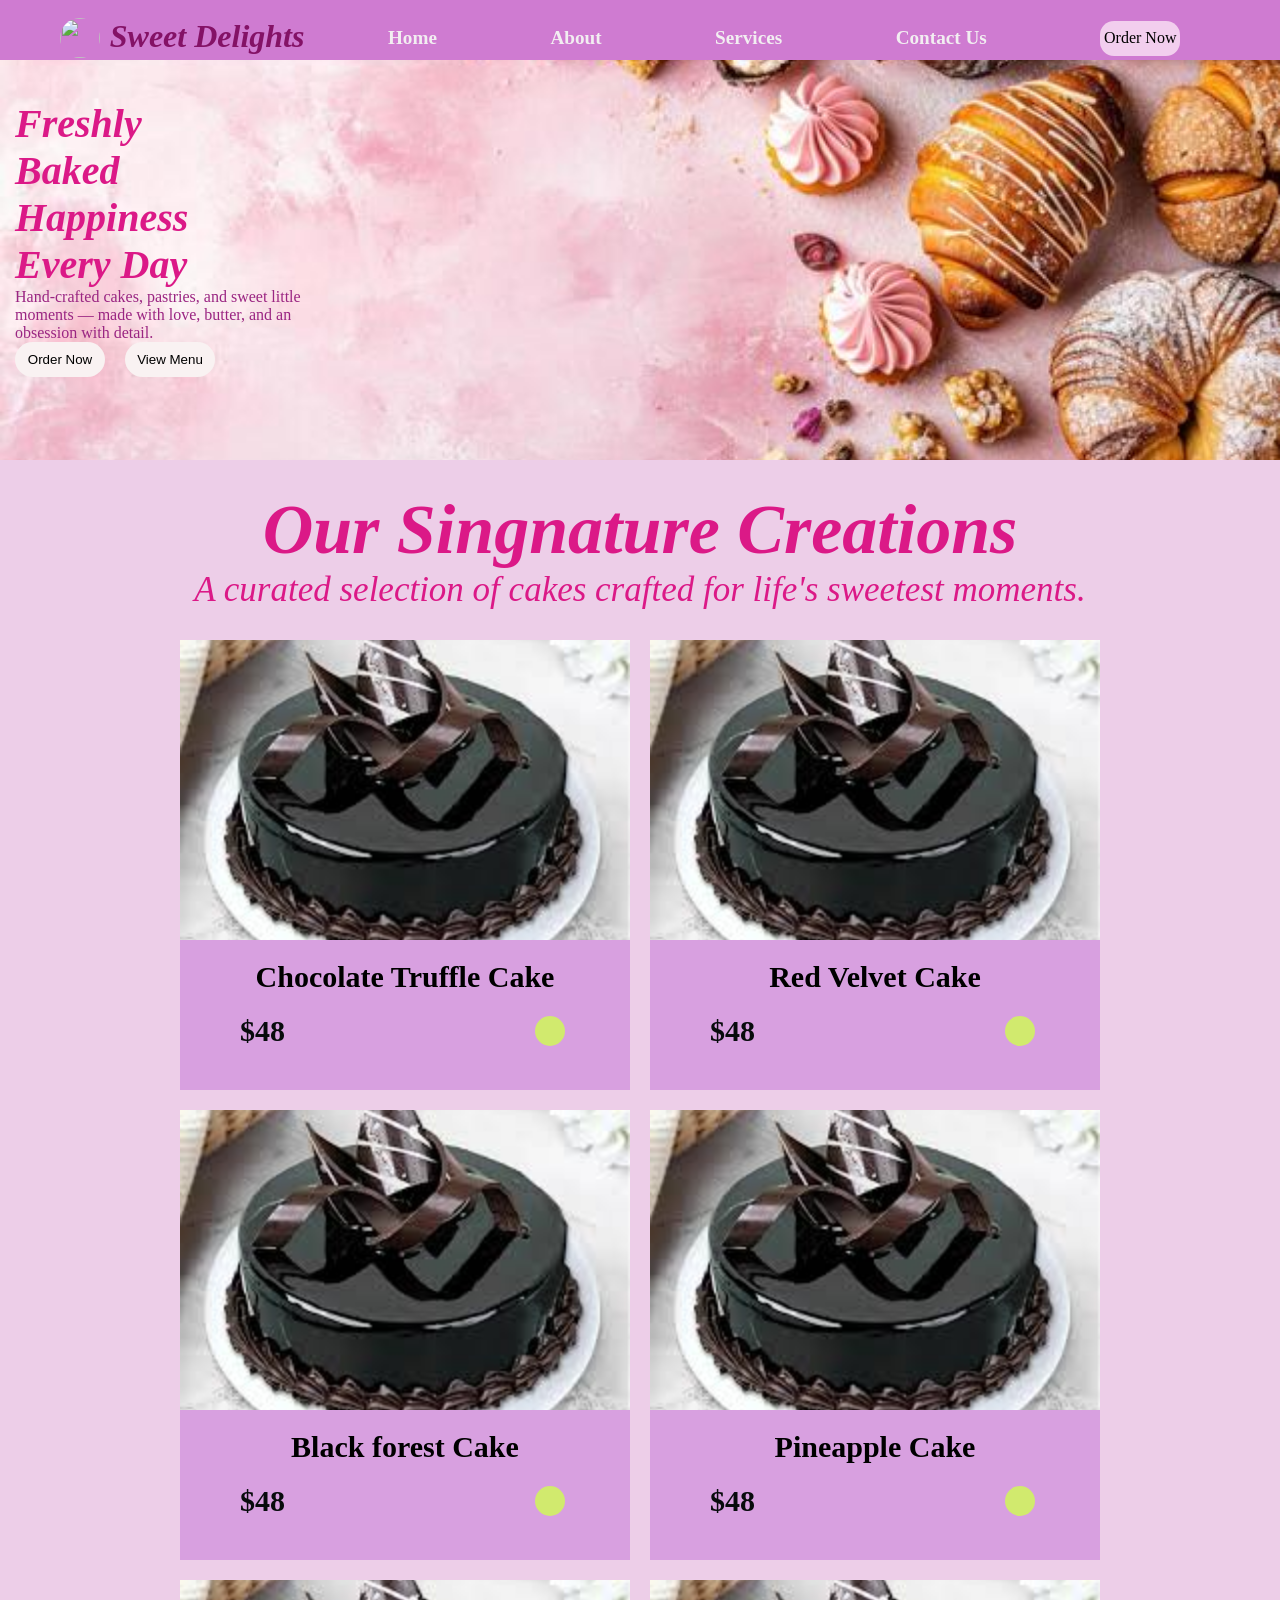
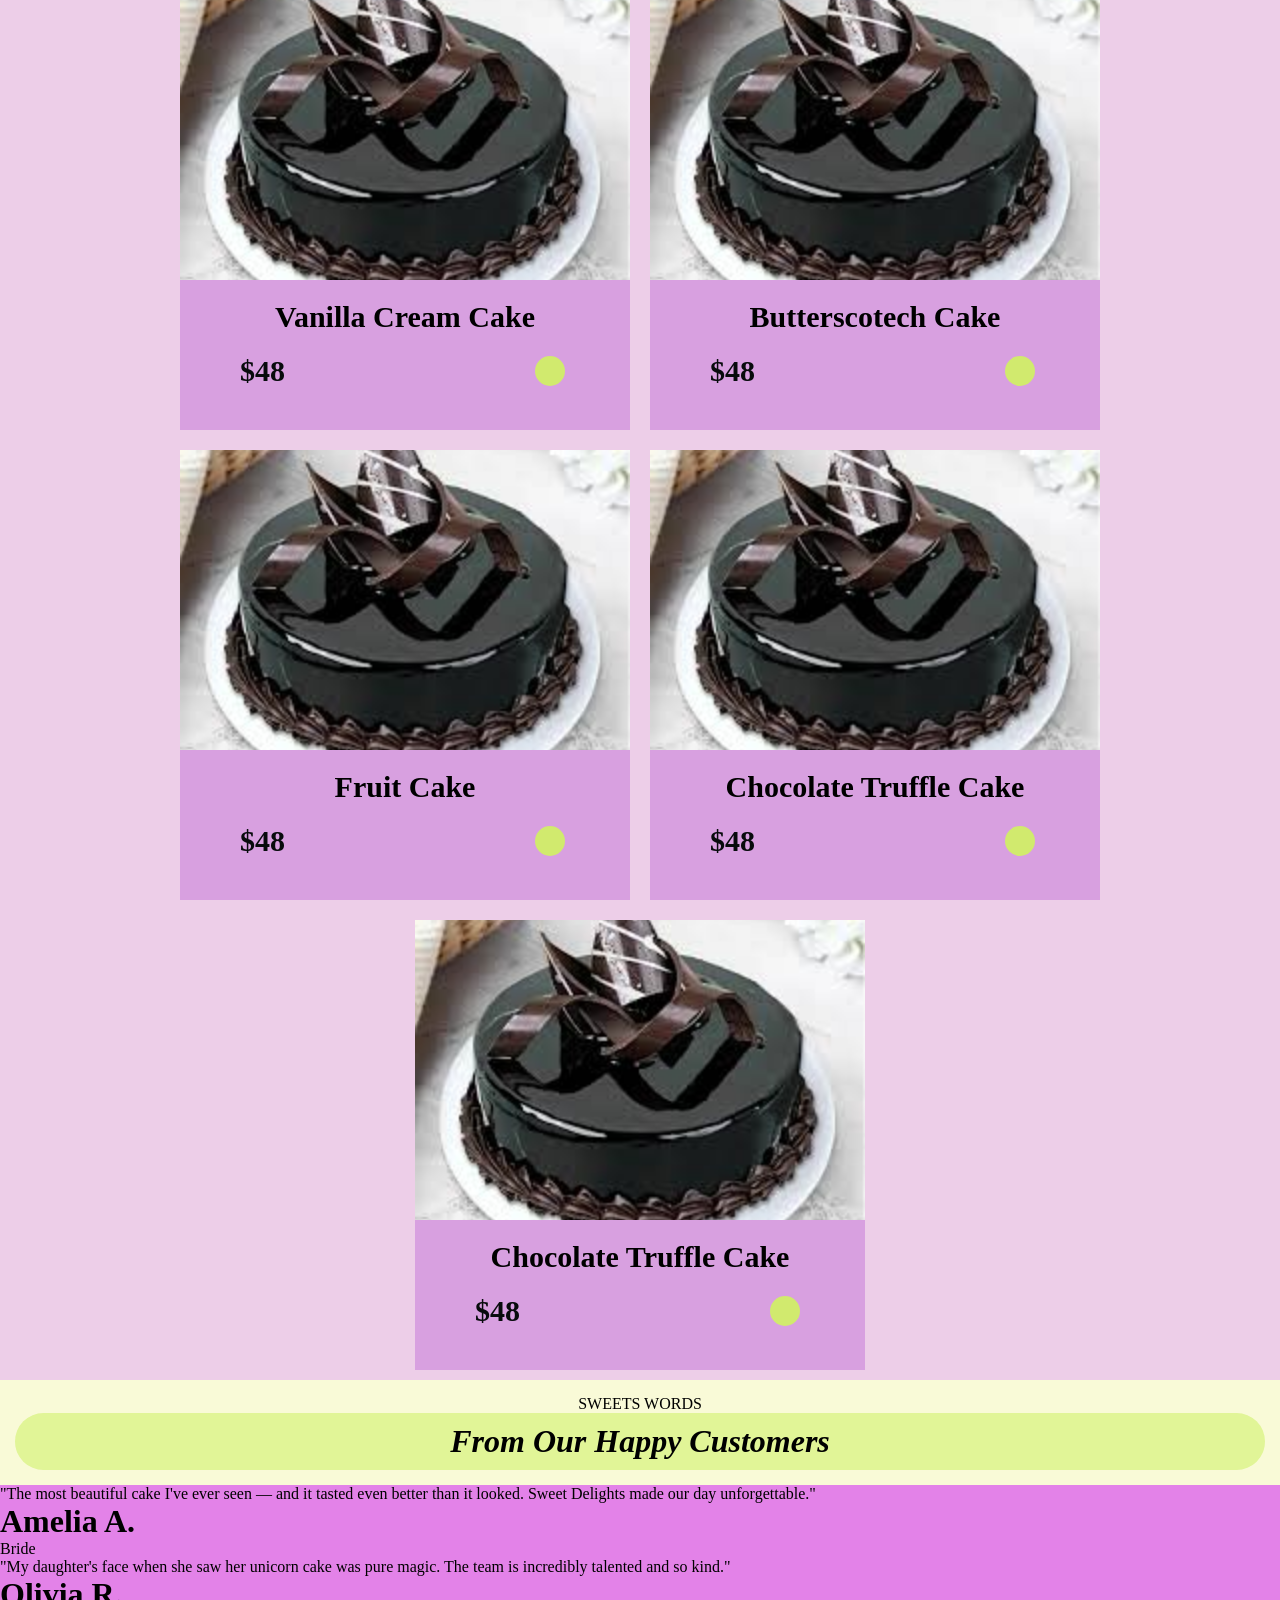
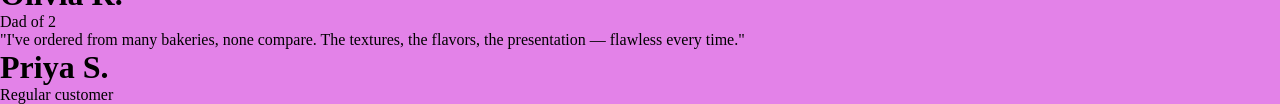
==== index.html @ f955e86c "Anil commit" ====
<!DOCTYPE html>
<html lang="en">
<head>
    <meta charset="UTF-8">
    <meta name="viewport" content="width=device-width, initial-scale=1.0">
   <link rel="stylesheet" href="index.css">
    <title>Document</title>
    
</head>
<script src="index.js"></script>
<body>
    <div class="Header"> 
        <ul>
          <div class="hed1">
            <img src="https://encrypted-tbn0.gstatic.com/images?q=tbn:ANd9GcQitEC4mb-sJJhyLIL4yZwTokIa_Xwn3ifUVozVtwXFQg&s=10">
            <h1 class="shopName">Sweet Delights</h1>
          </div>
          <li><a href="#home">Home</a></li> 
          <li><a href="about.html">About</a></li> 
          <li><a href="#services">Services</a></li>
          <li><a href="#contact">Contact Us</a></li>
          <div class="orderBtn">Order Now</div>
        </ul>
    </div>
    <div class="body" >
        <div class="body_content">
        <div class="body_text">
            <h1>Freshly Baked Happiness Every Day</h1>
            <p>Hand-crafted cakes, pastries, and sweet little moments — made with love, butter, and an obsession with detail.</p>
        </div>
        <div class="body_btn">
            <button>Order Now</button>
           <button>View Menu</button>
        </div>
        </div>
    </div>
    <div class="container">
        <div class="container_title">
        <div >
            <h1>Our Singnature Creations</h1>
            <p>A curated selection of cakes crafted for life's sweetest moments.</p>
        </div>
        </div>
        <div class="cake">
        <div class="box" >
        <div >
            <div class="box_content">
                <div class="box_image"></div>
                <h3 class="box_text">Chocolate Truffle Cake</h3>
                <div class="box_price">
                    <p>$48</p>
                    <div class="box_icon">
                    </div>
                </div>
            </div>
        </div>
        </div>
         <div class="box" >
        <div >
            <div class="box_content">
                <div class="box_image"></div>
                <h3 class="box_text">Red Velvet Cake</h3>
                <div class="box_price">
                    <p>$48</p>
                    <div class="box_icon">
                    </div>
                </div>
            </div>
        </div>
        </div>
         <div class="box" >
        <div >
            <div class="box_content">
                <div class="box_image"></div>
                <h3 class="box_text">Black forest Cake</h3>
                <div class="box_price">
                    <p>$48</p>
                    <div class="box_icon">
                    </div>
                </div>
            </div>
        </div>
        </div>
         <div class="box" >
        <div >
            <div class="box_content">
                <div class="box_image"></div>
                <h3 class="box_text">Pineapple Cake</h3>
                <div class="box_price">
                    <p>$48</p>
                    <div class="box_icon">
                    </div>
                </div>
            </div>
        </div>
        </div>
         <div class="box" >
        <div >
            <div class="box_content">
                <div class="box_image"></div>
                <h3 class="box_text">Vanilla Cream Cake</h3>
                <div class="box_price">
                    <p>$48</p>
                    <div class="box_icon">
                    </div>
                </div>
            </div>
        </div>
        </div>
         <div class="box" >
        <div >
            <div class="box_content">
                <div class="box_image"></div>
                <h3 class="box_text">Butterscotech Cake</h3>
                <div class="box_price">
                    <p>$48</p>
                    <div class="box_icon">
                    </div>
                </div>
            </div>
        </div>
        </div>
         <div class="box" >
        <div >
            <div class="box_content">
                <div class="box_image"></div>
                <h3 class="box_text">Fruit Cake</h3>
                <div class="box_price">
                    <p>$48</p>
                    <div class="box_icon">
                    </div>
                </div>
            </div>
        </div>
        </div>
         <div class="box" >
        <div >
            <div class="box_content">
                <div class="box_image"></div>
                <h3 class="box_text">Chocolate Truffle Cake</h3>
                <div class="box_price">
                    <p>$48</p>
                    <div class="box_icon">
                    </div>
                </div>
            </div>
        </div>
        </div>
            <div class="box" >
        <div >
            <div class="box_content">
                <div class="box_image"></div>
                <h3 class="box_text">Chocolate Truffle Cake</h3>
                <div class="box_price">
                    <p>$48</p>
                    <div class="box_icon">
                    </div>
                </div>
            </div>
        </div>
        </div>
        </div>
    </div>

<div class="views">
    <div class="view1">
        <p>SWEETS WORDS</p>
        <h1>From Our Happy Customers </h1>
    </div>
    <div class="view2">
        <div>
            <p>"The most beautiful cake I've ever seen — and it tasted even better than it looked. Sweet Delights made our day unforgettable."</p>
             <h1>Amelia A.</h1>
             <p>Bride</p>
        </div>
        <div>
            <p>"My daughter's face when she saw her unicorn cake was pure magic. The team is incredibly talented and so kind."</p>
                <h1>Olivia R.</h1>
                <p>Dad of 2</p>
        </div>
        <div>
            <p>"I've ordered from many bakeries, none compare. The textures, the flavors, the presentation — flawless every time."</p>
            <h1>Priya S.</h1>
            <p>Regular customer</p>
        </div>
    </div>

</div>
</body>
</html>
---- index.css ----
*{
    margin: 0;
    padding: 0;
    box-sizing: border-box;
}
.Header{
  
    background-color: rgb(207, 123, 209);
   height: 60px;
   /* text-decoration: none; */
   /* justify-content: space-around; */
}
.Header ul{
    display: flex;
    align-items: center;
    justify-content: space-around;
    padding: 18px;
    margin-right: 40px;
    /* text-decoration: none; */
}
a{
    text-decoration: none;
    color: #f2eef1;
}
.Header ul li{
    list-style: none;
    font-size: larger;
    color: rgba(69, 5, 66, 0.86);
    font-weight: 600;
     color:black;
      
    padding-right:30px
}


.hed1{
    display: flex;
}

img{
    width: 40px;
    height: 40px;
    border-radius: 100%;
}
img:hover{
    height: 42px;
    width:  42px;
}
.shopName{
      padding-left: 10px;
      font-style:italic ;
      color: rgb(132, 18, 102);
     
}
.orderBtn{
   background-color: rgb(242, 206, 238);
   display: flex;
   justify-content: center;
   align-items: center;
   height: 35px;
   width: 80px;
   font-variant: inherit;
   border-radius: 14px;
}
.orderBtn:hover{
    background-color: rgb(184, 79, 184);
    
}

.body{
    background-color: rgb(68, 229, 235);

    height: 400px;
    background-image: url(images/bg.jpg);
    /* object-fit: contain; */
    background-size: cover;
    background-position: center;
    background-repeat: no-repeat
    

}
button{
    background-color: rgb(249, 242, 242);
   display: flex;
   justify-content: center;
   align-items: center;
   height: 35px;
   width: 90px;
   border: 0cap;
   border-radius: 18px;
 
}
.body_btn{
   
    display: flex;
    /* padding: 70px; */
    justify-content: space-between;
    width: 200px;
  

}
.body_content{
    width: 350px;
    height: 250px;
    padding-top: 40px;
    padding-left: 15px;
}
.body_text h1{
       width: 200px;
       color: rgb(219, 25, 135);
       font-style: oblique;
       font-size: 40px;
    
}
.body_text p{
    color: rgb(154, 37, 130);
    
}
button:hover{
    background-color: rgb(255, 64, 226);
    animation-duration:0.3s ;
}
.cake{
    display: flex;
    flex-wrap:wrap;
    justify-content: center;
    gap: 20px;
}
.container{
    background: #edcee8;
    padding-top: 30px;
    padding-bottom: 10px;
}
.container_title{
    padding-bottom: 30px;
    display: flex;
    text-align: center;
    justify-content: center;
      /* width: 200px; */
       color: rgb(219, 25, 135);
       font-style: oblique;
       font-size: 35px;
}

.box{
    background: #d8a0e0;
    width: 450px;
    height: 450px;

}
.box_image{
    background-image: url(images/cake1.jfif);
    background-size: cover;
    background-position: center;
    background-repeat: no-repeat;
    height: 300px;
}
.box_content h3{
    padding-top: 20px;
    display: flex;
    text-align: center;
    justify-content: center;
    font-size: 30px;
}
.box_price{
    display: flex;
    align-items: center;
   text-align: center;
   padding-top: 20px;

    
}
.box_price p{
    font-size: 30px;
    font-weight: 600;
    color: rgb(8, 11, 13);
    /* padding-left: 160px; */
    margin-left: 60px;
    /* padding-top: 20px; */
    padding-right: 250px;
    align-items: center;
    justify-content: center;
}
.box_icon {
    padding-bottom: 10px;
    width: 30px;
    height: 30px;
    border-radius: 100%;
    background-color: rgb(209, 234, 110);
    
}
.views{
    background-color: #e382e8;
    /* display: flex; */
}
.view1{

    align-items: center;
    justify-content: center;
    text-align: center;
    /* background-color: #ffffff; */
    background-color: rgb(249, 250, 215);
    padding: 15px;

}
.view1 h1{
    font-style: oblique;
    font-weight: 800;
    /* font-size: large; */
    padding: 10px;
    border-radius: 100px;
    background-color: rgb(225, 245, 151);
}
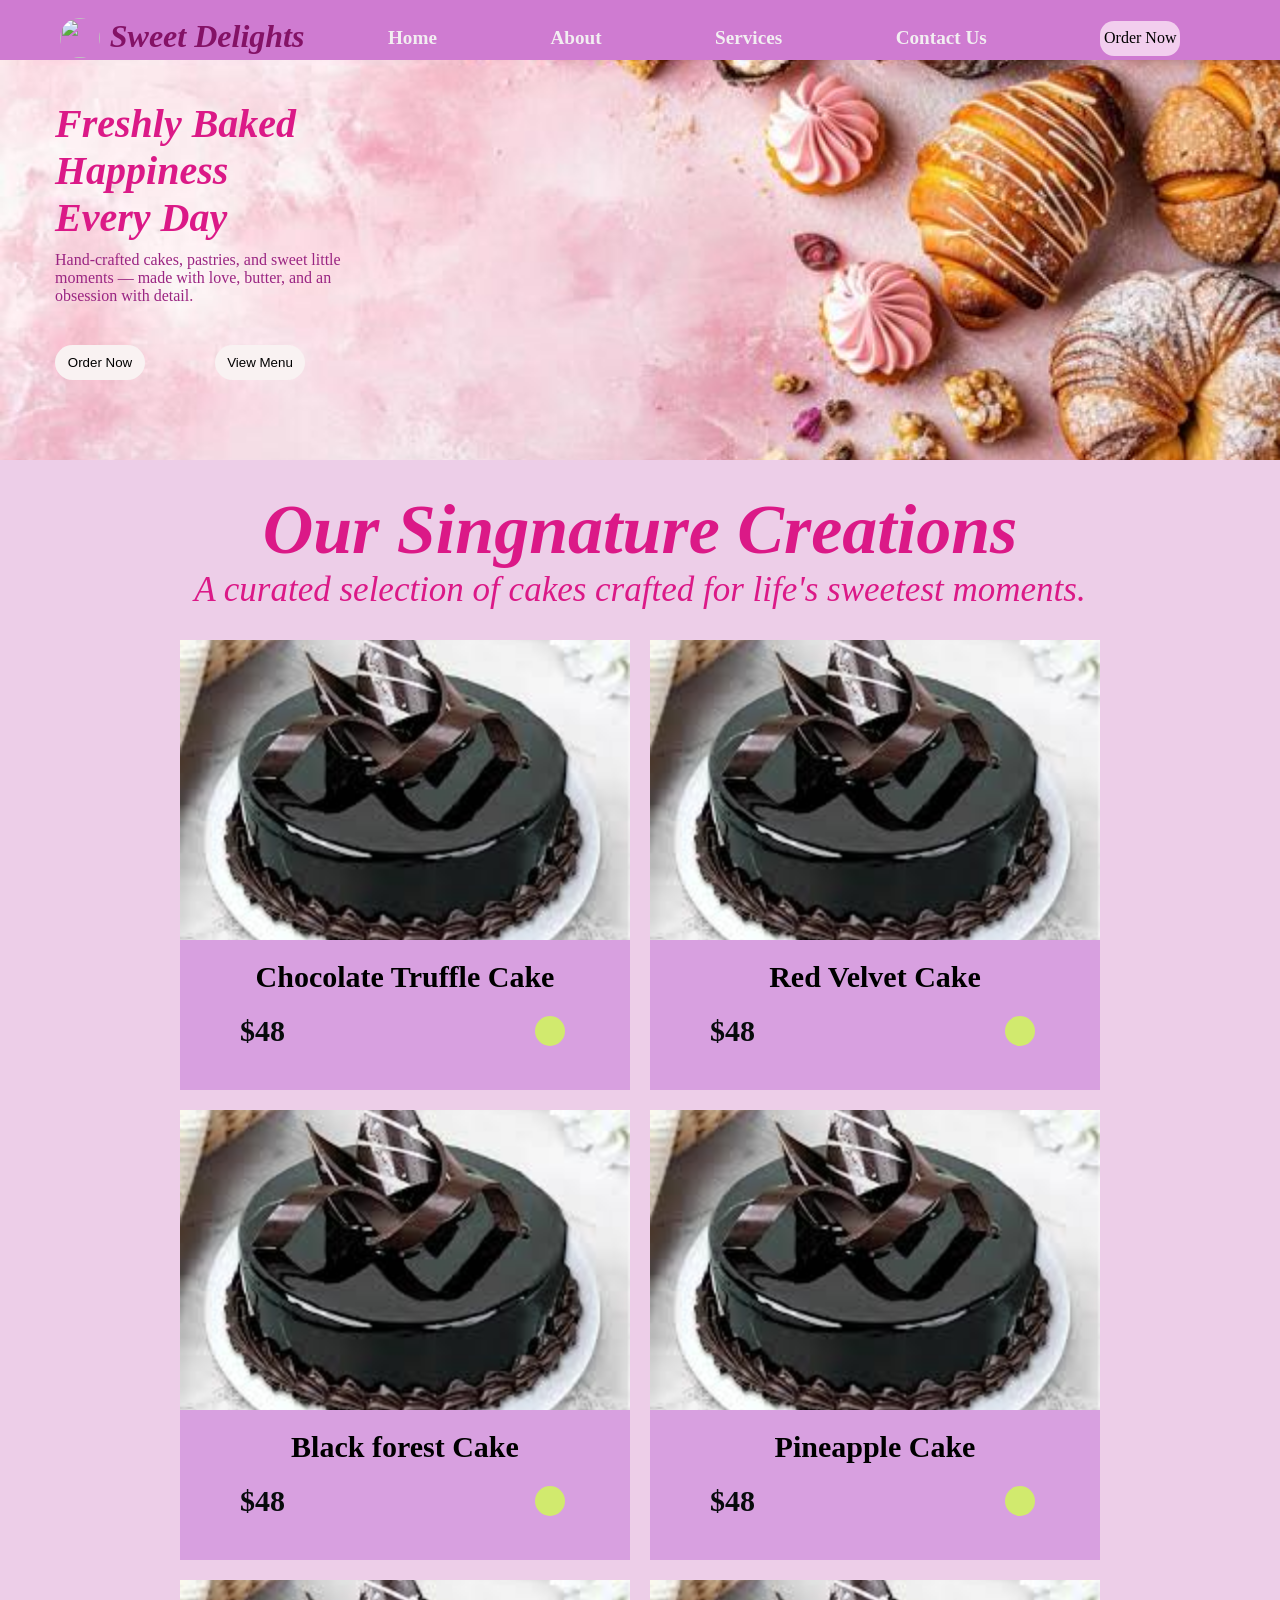
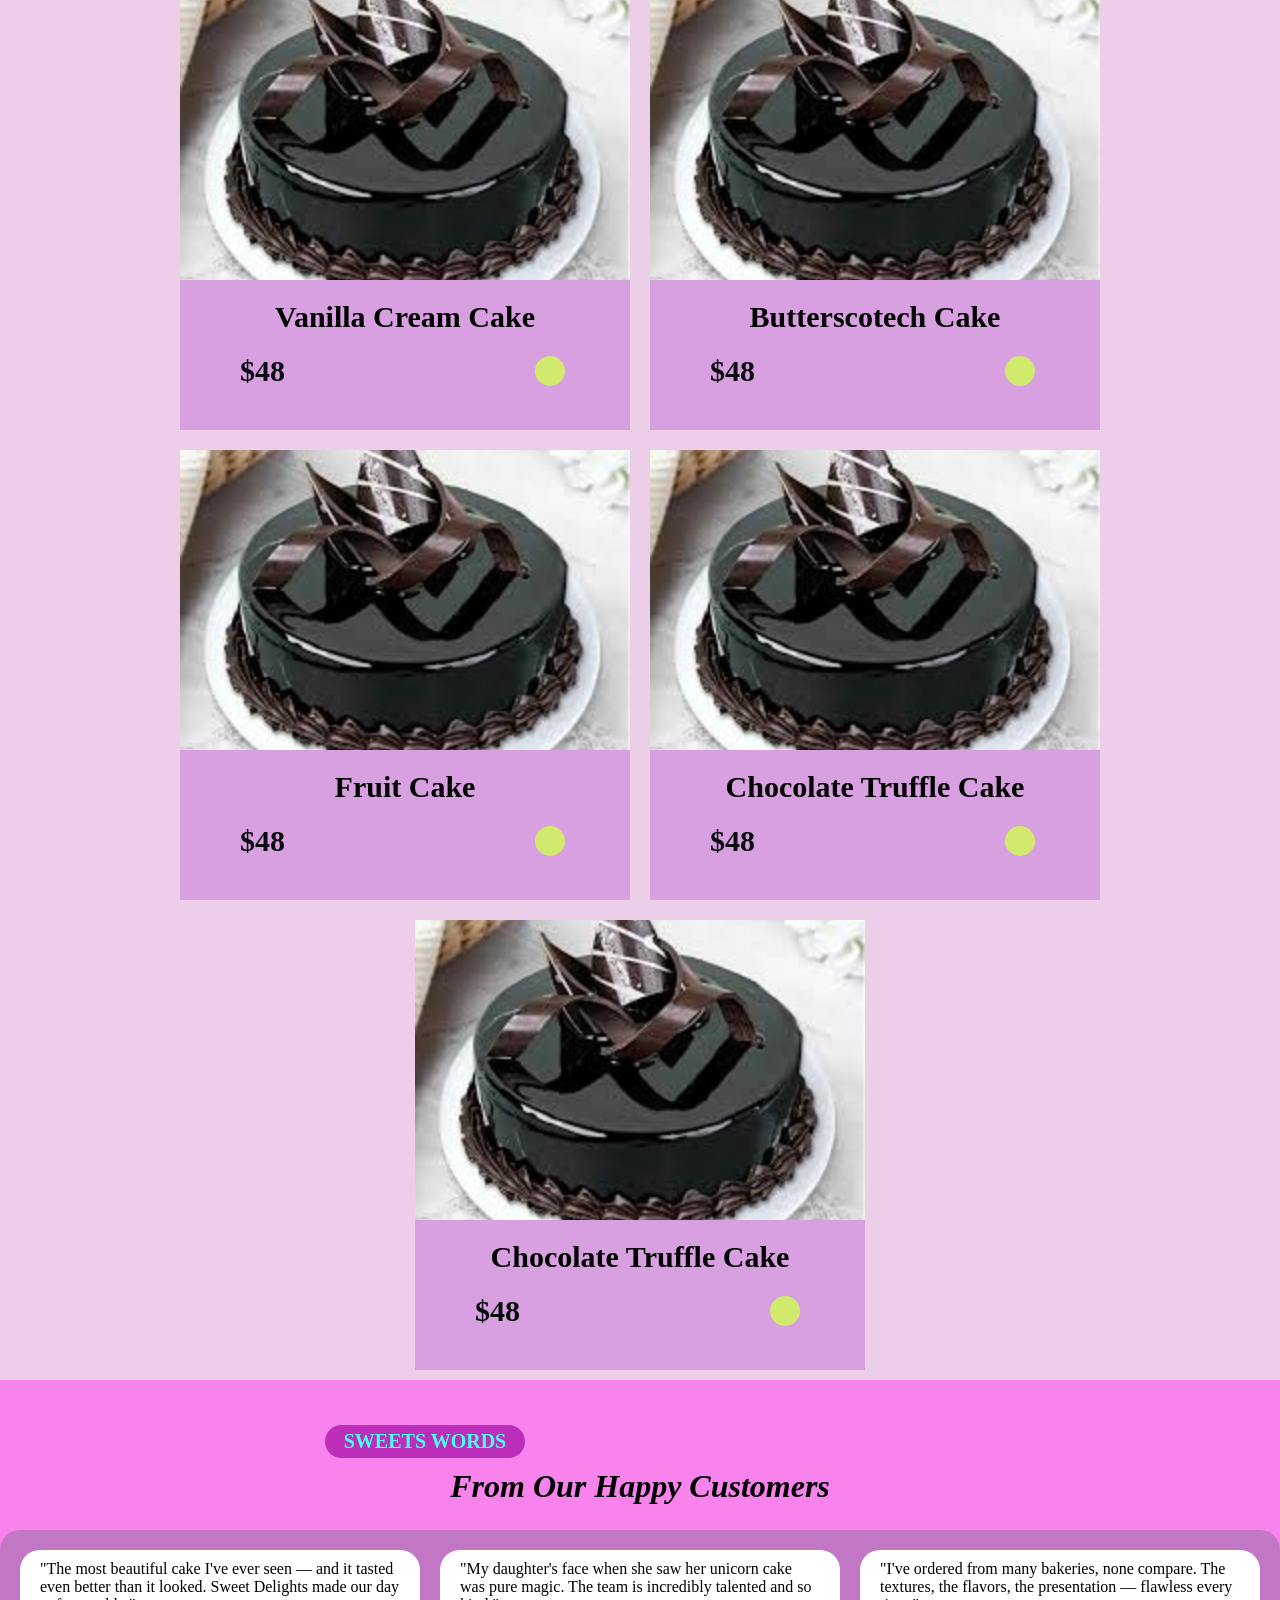
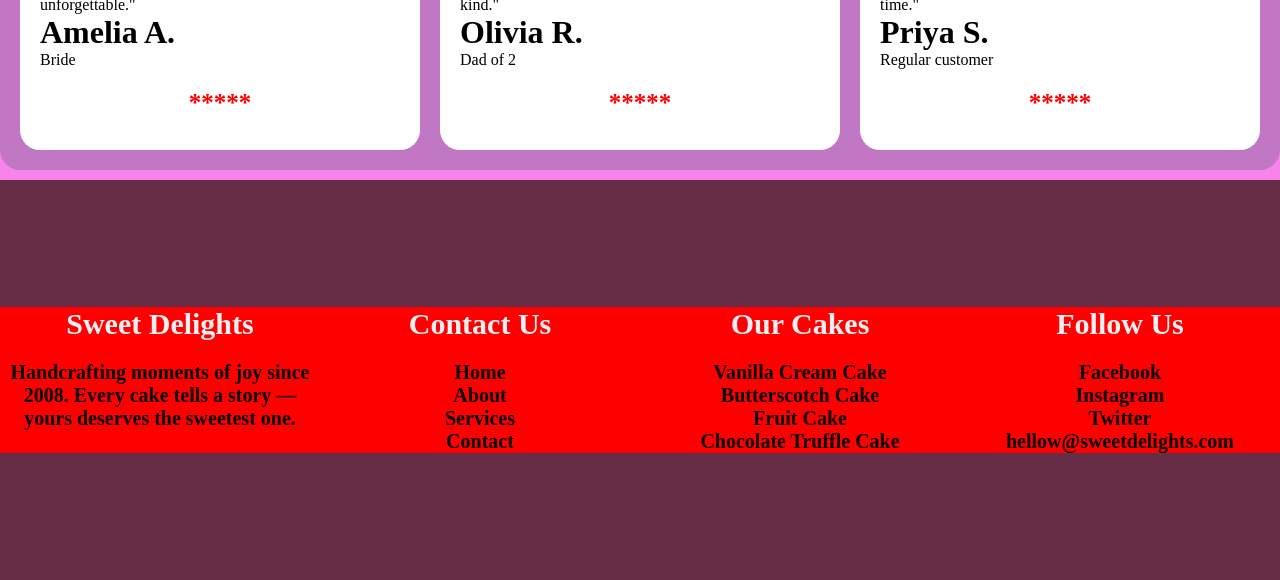
==== commit c33c75b9: "saini" ====
--- a/index.html
+++ b/index.html
@@ -164,27 +164,74 @@
 
 <div class="views">
     <div class="view1">
-        <p>SWEETS WORDS</p>
+        <div class="view1_p"><p>SWEETS WORDS</p></div>
         <h1>From Our Happy Customers </h1>
     </div>
     <div class="view2">
-        <div>
+        <div class="view2_p">
             <p>"The most beautiful cake I've ever seen — and it tasted even better than it looked. Sweet Delights made our day unforgettable."</p>
              <h1>Amelia A.</h1>
              <p>Bride</p>
-        </div>
-        <div>
+             <div class="view2_botam">
+               <h1>*****</h1>
+             </div>
+        </div>
+        <div class="view2_p">
             <p>"My daughter's face when she saw her unicorn cake was pure magic. The team is incredibly talented and so kind."</p>
                 <h1>Olivia R.</h1>
                 <p>Dad of 2</p>
-        </div>
-        <div>
+                <div class="view2_botam">
+                <h1>*****</h1>
+                </div>
+        </div>
+        <div class="view2_p">
             <p>"I've ordered from many bakeries, none compare. The textures, the flavors, the presentation — flawless every time."</p>
             <h1>Priya S.</h1>
             <p>Regular customer</p>
+                <div class="view2_botam">
+                <h1>*****</h1>
+                </div>
         </div>
     </div>
 
+</div>
+<div class="footer">
+    <div class="footer_content">
+        <div class="footer_right">
+            <h1><a href="#">Sweet Delights</a></h1>
+            <p>
+                Handcrafting moments of joy since 2008. Every cake tells a story — yours deserves the sweetest one.
+            </p>
+        </div>
+        <div class="footer_right">
+            <h1><a href="#">Contact Us</a></h1>
+            <p>
+                <a>Home</a>
+                <a>About</a>
+                <a>Services</a>
+                <a>Contact</a>
+            </p>
+        </div>
+        <div class="footer_right">
+
+            <h1><a href="#">Our Cakes</a></h1>
+            <p>
+                <a>Vanilla Cream Cake</a>
+                <a>Butterscotch Cake</a>
+                <a>Fruit Cake</a>
+                <a>Chocolate Truffle Cake</a>
+            </p>
+        </div>
+        <div class="footer_right">
+            <h1><a href="#">Follow Us</a></h1>
+            <p>
+                <a>Facebook</a>
+                <a>Instagram</a>
+                <a>Twitter</a>
+                <a>hellow@sweetdelights.com</a>
+            </p>
+        </div>
+    </div>
 </div>
 </body>
 </html>
--- a/index.css
+++ b/index.css
@@ -95,7 +95,9 @@
     display: flex;
     /* padding: 70px; */
     justify-content: space-between;
-    width: 200px;
+    width: 250px;
+    margin-left: 40px;
+    padding-top: 40px;
   
 
 }
@@ -106,15 +108,17 @@
     padding-left: 15px;
 }
 .body_text h1{
-       width: 200px;
+       width: 250px;
        color: rgb(219, 25, 135);
        font-style: oblique;
        font-size: 40px;
+       margin-left: 40px;
     
 }
 .body_text p{
     color: rgb(154, 37, 130);
-    
+    margin-left: 40px;
+    padding-top: 10px;
 }
 button:hover{
     background-color: rgb(255, 64, 226);
@@ -190,8 +194,11 @@
     
 }
 .views{
-    background-color: #e382e8;
+    background-color: #f883ec;
     /* display: flex; */
+    height: 400px;
+     padding-top: 30px;
+     /* padding-bottom: 30px; */
 }
 .view1{
 
@@ -199,7 +206,7 @@
     justify-content: center;
     text-align: center;
     /* background-color: #ffffff; */
-    background-color: rgb(249, 250, 215);
+    /* background-color: rgb(249, 250, 215); */
     padding: 15px;
 
 }
@@ -209,5 +216,101 @@
     /* font-size: large; */
     padding: 10px;
     border-radius: 100px;
-    background-color: rgb(225, 245, 151);
-}
+    /* background-color: rgb(225, 245, 151); */
+}
+.view1_p{
+    font-size: 20px;
+    font-weight: 600;
+    color: rgb(70, 255, 246);
+    background-color: rgb(188, 45, 186);
+    border-radius: 100px;
+    width: 200px;
+    /* padding-left: 200px; */
+    margin-left: 310px;
+    padding: 5px;
+}
+.view2{
+    display: flex;
+    justify-content: center;
+    align-items: center;
+    gap: 20px;
+    padding: 20px;
+    background-color: rgb(194, 119, 196);
+    border-radius: 20px;
+}
+.view2_p{
+    width: 410px;
+    height: 200px;
+    background-color: rgb(255, 255, 255);
+    border-radius: 20px;
+    padding-top: 10px;
+    align-items: center;
+    justify-content: center;
+    /* text-align: center; */
+    padding-left: 20px;
+    padding-right: 20px;
+
+}
+.view2_botam h1{
+    display: flex;
+    justify-content: center;
+    align-items: center;
+    font-size: 25px;
+    color: rgb(255, 0, 0);
+    /* font-weight: 900; */
+    padding-top: 20px;
+    
+}
+.footer{
+    background-color: rgb(103, 45, 70);
+    height: 400px;
+    display: flex;
+    justify-content: center;
+    align-items: center;
+}
+.footer_content{
+    color: rgb(211, 155, 204);
+    bgcolor: rgb(255, 255, 255);
+    /* font-size: 30px; */
+    font-weight: 600;
+    text-align: center;
+    display: flex;
+    /* flex-direction: column; */
+}
+.footer_right{
+    color: rgb(9, 4, 4);
+    /* font-weight: 600; */
+    width: 100%;
+    background: #ff0000;
+    /* text-align: center; */
+    /* padding-top: 20px; */
+    display: flex;
+    flex-direction: column;
+    
+    /* justify-content: center; */
+    /* flex-direction: column; */
+}
+.footer_content h1{
+    font-size: 30px;
+    padding-bottom: 20px;
+    display: flex;
+    justify-content: center;
+    align-items: center;
+    display: flex;
+    flex-direction: column;
+}
+.footer_content p{
+    font-size: 20px;
+        display: flex;
+        flex-direction: column;
+        align-items: center;
+        justify-content: center;
+        flex-direction: column;
+
+}
+.footer_content p a{
+    display: flex;
+    color: rgb(9, 4, 4);
+    font-weight: 600;
+    text-decoration: none;
+}
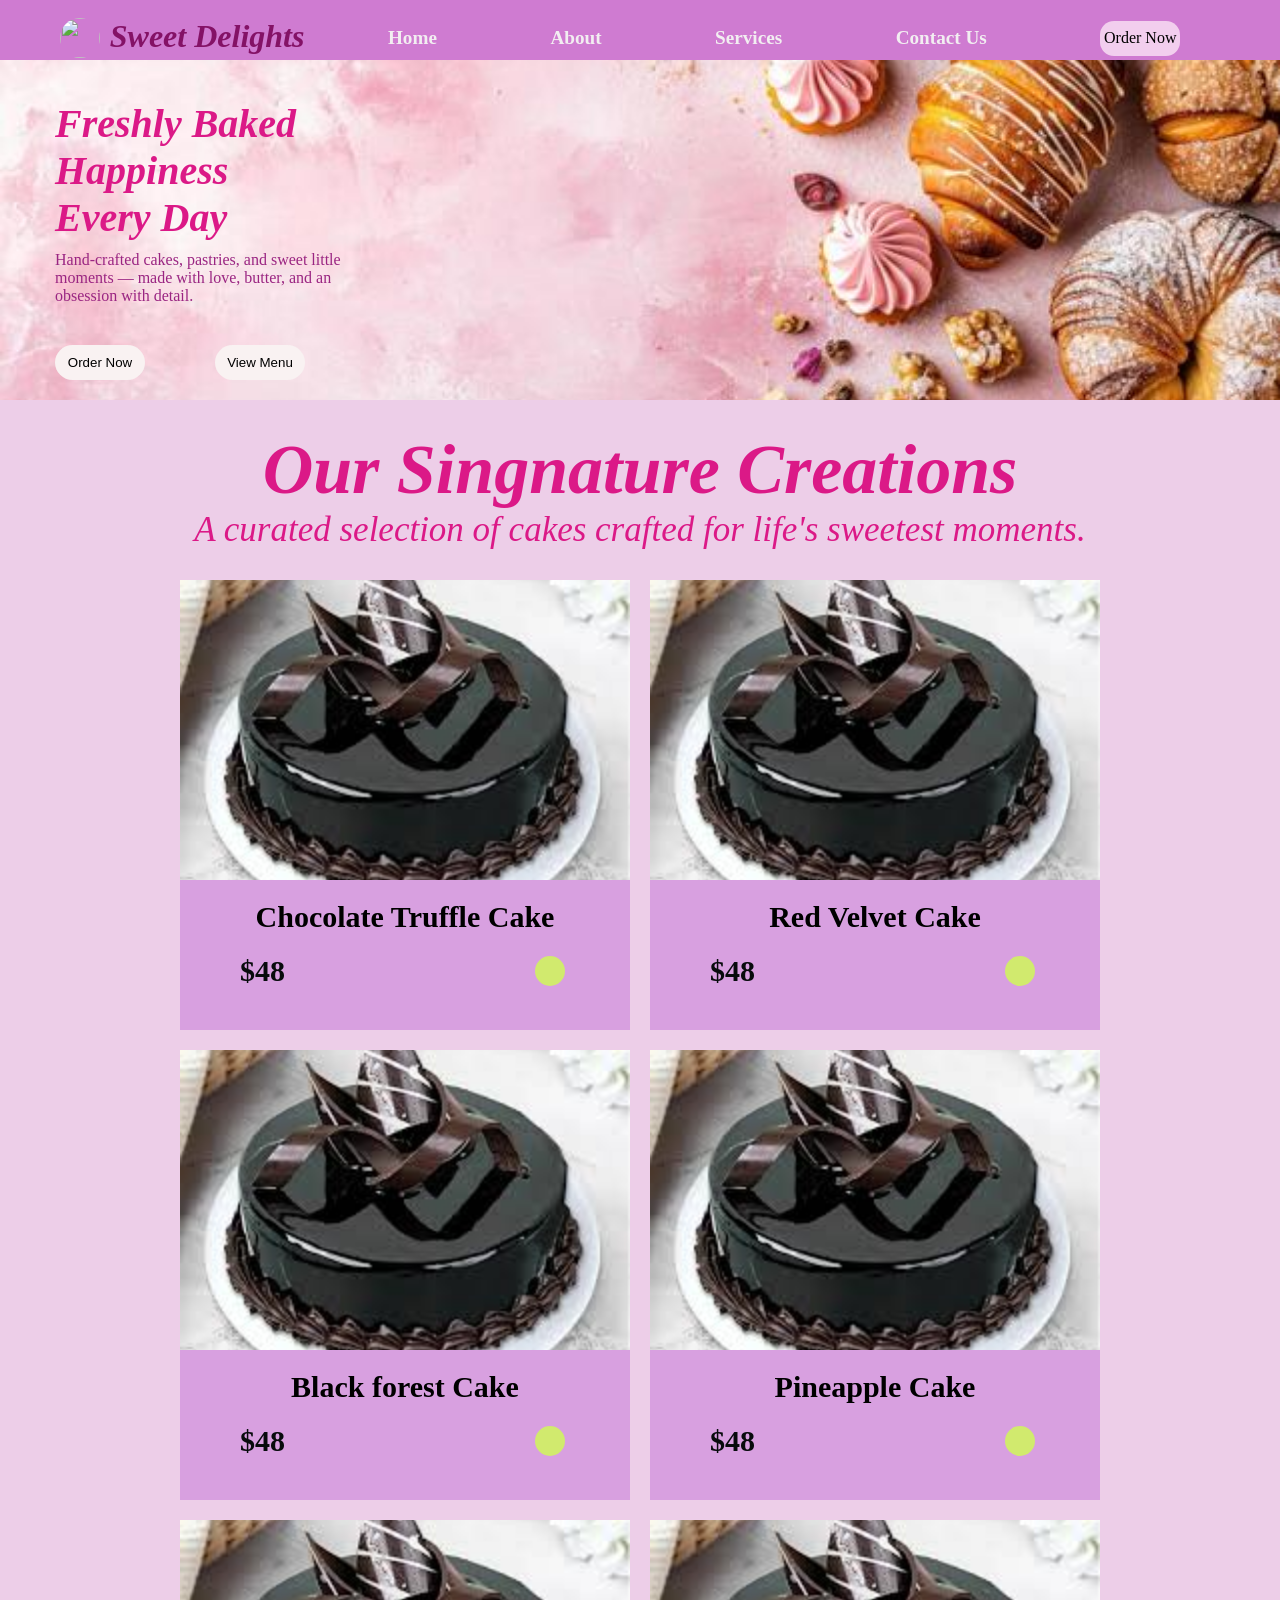
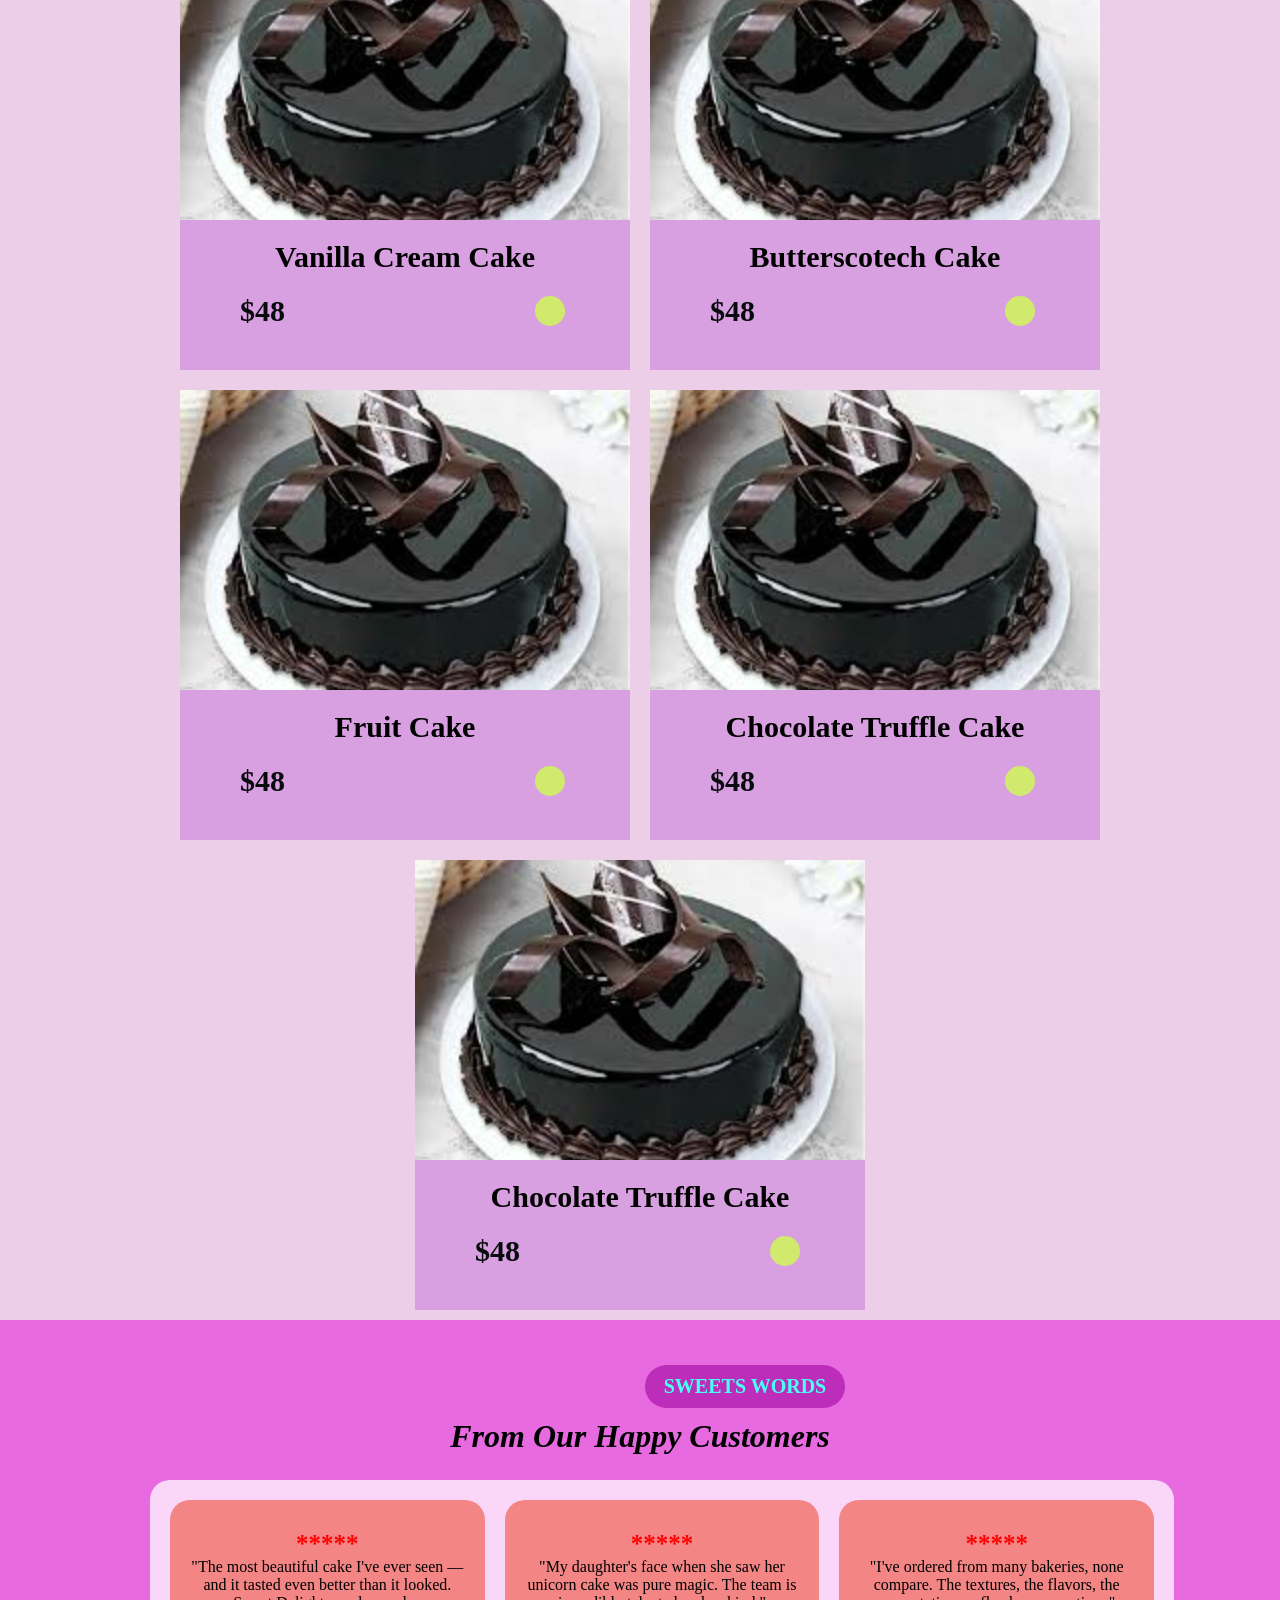
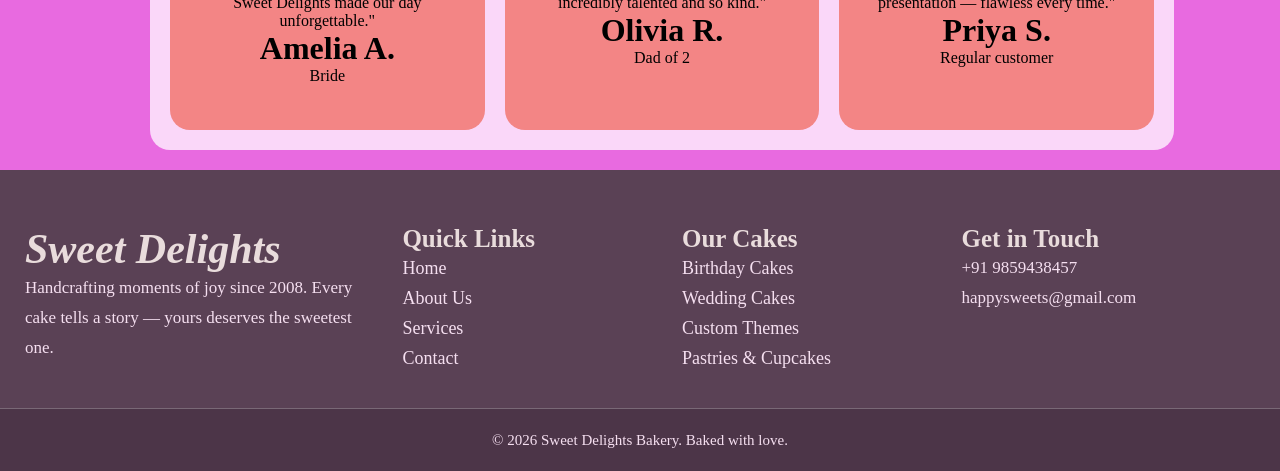
==== commit ff68a61d: "saini" ====
--- a/index.html
+++ b/index.html
@@ -55,6 +55,7 @@
             </div>
         </div>
         </div>
+        
          <div class="box" >
         <div >
             <div class="box_content">
@@ -169,69 +170,69 @@
     </div>
     <div class="view2">
         <div class="view2_p">
+             <div class="view2_botam">
+               <h1>*****</h1>
+             </div>
             <p>"The most beautiful cake I've ever seen — and it tasted even better than it looked. Sweet Delights made our day unforgettable."</p>
              <h1>Amelia A.</h1>
              <p>Bride</p>
+            
+        </div>
+        <div class="view2_p">
              <div class="view2_botam">
-               <h1>*****</h1>
-             </div>
-        </div>
-        <div class="view2_p">
+                <h1>*****</h1>
+                </div>
             <p>"My daughter's face when she saw her unicorn cake was pure magic. The team is incredibly talented and so kind."</p>
                 <h1>Olivia R.</h1>
                 <p>Dad of 2</p>
-                <div class="view2_botam">
+               
+        </div>
+        <div class="view2_p">
+             <div class="view2_botam">
                 <h1>*****</h1>
                 </div>
-        </div>
-        <div class="view2_p">
             <p>"I've ordered from many bakeries, none compare. The textures, the flavors, the presentation — flawless every time."</p>
             <h1>Priya S.</h1>
             <p>Regular customer</p>
-                <div class="view2_botam">
-                <h1>*****</h1>
-                </div>
+               
         </div>
     </div>
 
 </div>
-<div class="footer">
-    <div class="footer_content">
-        <div class="footer_right">
-            <h1><a href="#">Sweet Delights</a></h1>
-            <p>
-                Handcrafting moments of joy since 2008. Every cake tells a story — yours deserves the sweetest one.
-            </p>
-        </div>
-        <div class="footer_right">
-            <h1><a href="#">Contact Us</a></h1>
-            <p>
-                <a>Home</a>
-                <a>About</a>
-                <a>Services</a>
-                <a>Contact</a>
-            </p>
-        </div>
-        <div class="footer_right">
 
-            <h1><a href="#">Our Cakes</a></h1>
-            <p>
-                <a>Vanilla Cream Cake</a>
-                <a>Butterscotch Cake</a>
-                <a>Fruit Cake</a>
-                <a>Chocolate Truffle Cake</a>
-            </p>
-        </div>
-        <div class="footer_right">
-            <h1><a href="#">Follow Us</a></h1>
-            <p>
-                <a>Facebook</a>
-                <a>Instagram</a>
-                <a>Twitter</a>
-                <a>hellow@sweetdelights.com</a>
-            </p>
-        </div>
-    </div>
-</div>
+<footer>
+        <div class="footer">
+        <div class="footer_box">
+            <h2>Sweet Delights</h2>
+            <p>Handcrafting moments of joy since 2008. Every cake tells a story — yours deserves the sweetest one.</p>
+        </div>
+        <div class="footer_box">
+            <h3>Quick Links</h3>
+            <ul>
+                <li>Home</li>
+                <li>About Us</li>
+                <li>Services</li>
+                <li>Contact</li>
+            </ul>
+        </div>
+        <div class="footer_box">
+            <h3>Our Cakes</h3>
+            <ul>
+                <li>Birthday Cakes</li>
+                <li>Wedding Cakes</li>
+                <li>Custom Themes</li>
+                <li>Pastries & Cupcakes</li>
+            </ul>
+        </div>
+        <div class="footer_box">
+            <h3>Get in Touch </h3>
+            <a href="tel:+6350667022"> +91 9859438457</a>
+            <a href="mailto:happysweets@gmail.com">happysweets@gmail.com</a>
+        </div>
+        </div>
+        <div class="footer_end">
+           <p>© 2026 Sweet Delights Bakery. Baked with love.</p>
+        </div>
+    </footer>
 </body>
 </html>
--- a/index.css
+++ b/index.css
@@ -9,12 +9,15 @@
    height: 60px;
    /* text-decoration: none; */
    /* justify-content: space-around; */
+   position: fixed;
+   width: 100%;
 }
 .Header ul{
     display: flex;
     align-items: center;
     justify-content: space-around;
     padding: 18px;
+    /* position: fixed; */
     margin-right: 40px;
     /* text-decoration: none; */
 }
@@ -23,6 +26,7 @@
     color: #f2eef1;
 }
 .Header ul li{
+    /* position:fixed; */
     list-style: none;
     font-size: larger;
     color: rgba(69, 5, 66, 0.86);
@@ -69,7 +73,7 @@
 
 .body{
     background-color: rgb(68, 229, 235);
-
+    padding-top: 60px;
     height: 400px;
     background-image: url(images/bg.jpg);
     /* object-fit: contain; */
@@ -194,11 +198,12 @@
     
 }
 .views{
-    background-color: #f883ec;
+    background-color: #e86ae0;
     /* display: flex; */
-    height: 400px;
+    height: 450px;
      padding-top: 30px;
      /* padding-bottom: 30px; */
+     padding-bottom: 30px;
 }
 .view1{
 
@@ -225,9 +230,10 @@
     background-color: rgb(188, 45, 186);
     border-radius: 100px;
     width: 200px;
-    /* padding-left: 200px; */
-    margin-left: 310px;
-    padding: 5px;
+    padding-left: 200px;
+    margin-left: 630px;
+    padding: 10px;
+   
 }
 .view2{
     display: flex;
@@ -235,20 +241,26 @@
     align-items: center;
     gap: 20px;
     padding: 20px;
-    background-color: rgb(194, 119, 196);
     border-radius: 20px;
+    width: 80%;
+    text-align: center;
+    background-color: rgb(250, 215, 249);
+    /* border-radius: 100px; */
+    margin-left: 150px;
 }
 .view2_p{
     width: 410px;
-    height: 200px;
-    background-color: rgb(255, 255, 255);
+    height: 230px;
+    background-color: rgb(243, 133, 133);
     border-radius: 20px;
     padding-top: 10px;
     align-items: center;
     justify-content: center;
+    text-align: center;
     /* text-align: center; */
     padding-left: 20px;
     padding-right: 20px;
+    /* margin-left: 200px; */
 
 }
 .view2_botam h1{
@@ -261,56 +273,61 @@
     padding-top: 20px;
     
 }
+
+footer{
+    background-color: #5a4155;
+    color: rgb(233, 220, 220);
+    /* margin-top: 40px; */
+}
+
 .footer{
-    background-color: rgb(103, 45, 70);
-    height: 400px;
-    display: flex;
-    justify-content: center;
-    align-items: center;
-}
-.footer_content{
-    color: rgb(211, 155, 204);
-    bgcolor: rgb(255, 255, 255);
-    /* font-size: 30px; */
-    font-weight: 600;
-    text-align: center;
-    display: flex;
-    /* flex-direction: column; */
-}
-.footer_right{
-    color: rgb(9, 4, 4);
-    /* font-weight: 600; */
-    width: 100%;
-    background: #ff0000;
-    /* text-align: center; */
-    /* padding-top: 20px; */
-    display: flex;
-    flex-direction: column;
-    
-    /* justify-content: center; */
-    /* flex-direction: column; */
-}
-.footer_content h1{
-    font-size: 30px;
-    padding-bottom: 20px;
-    display: flex;
-    justify-content: center;
-    align-items: center;
-    display: flex;
-    flex-direction: column;
-}
-.footer_content p{
-    font-size: 20px;
-        display: flex;
-        flex-direction: column;
-        align-items: center;
-        justify-content: center;
-        flex-direction: column;
-
-}
-.footer_content p a{
-    display: flex;
-    color: rgb(9, 4, 4);
-    font-weight: 600;
+    /* max-width: 1200px; */
+    margin: 0 auto;
+    display: grid;
+    grid-template-columns: 1.4fr 1fr 1fr 1.2fr;
+    gap: 35px;
+    padding: 55px 25px 35px;
+    align-items: start;
+}
+.footer_box{
+    text-align: left;
+    padding: 0;
+}
+
+footer li{
+    list-style: none;
+    font-size: 18px;
+    line-height: 30px;
+    color: #f5dff0;
+}
+footer h2{
+    font-size: 42px;
+    /* margin-bottom: 15px; */
+    font-style: italic;
+}
+footer h3{
+    font-size: 25px;
+    /* margin-bottom: 15px; */
+}
+footer p{
+    font-size: 17px;
+    line-height: 30px;
+    color: #f5dff0;
+}
+footer a{
+    display: block;
+    color: #f5dff0;
     text-decoration: none;
+    font-size: 17px;
+    line-height: 30px;
+}
+.footer_end{
+    border-top: 1px solid rgba(255, 255, 255, 0.25);
+    background-color: #4c3548;
+    text-align: center;
+    padding: 16px 20px;
+}
+
+.footer_end p{
+    font-size: 15px;
 }
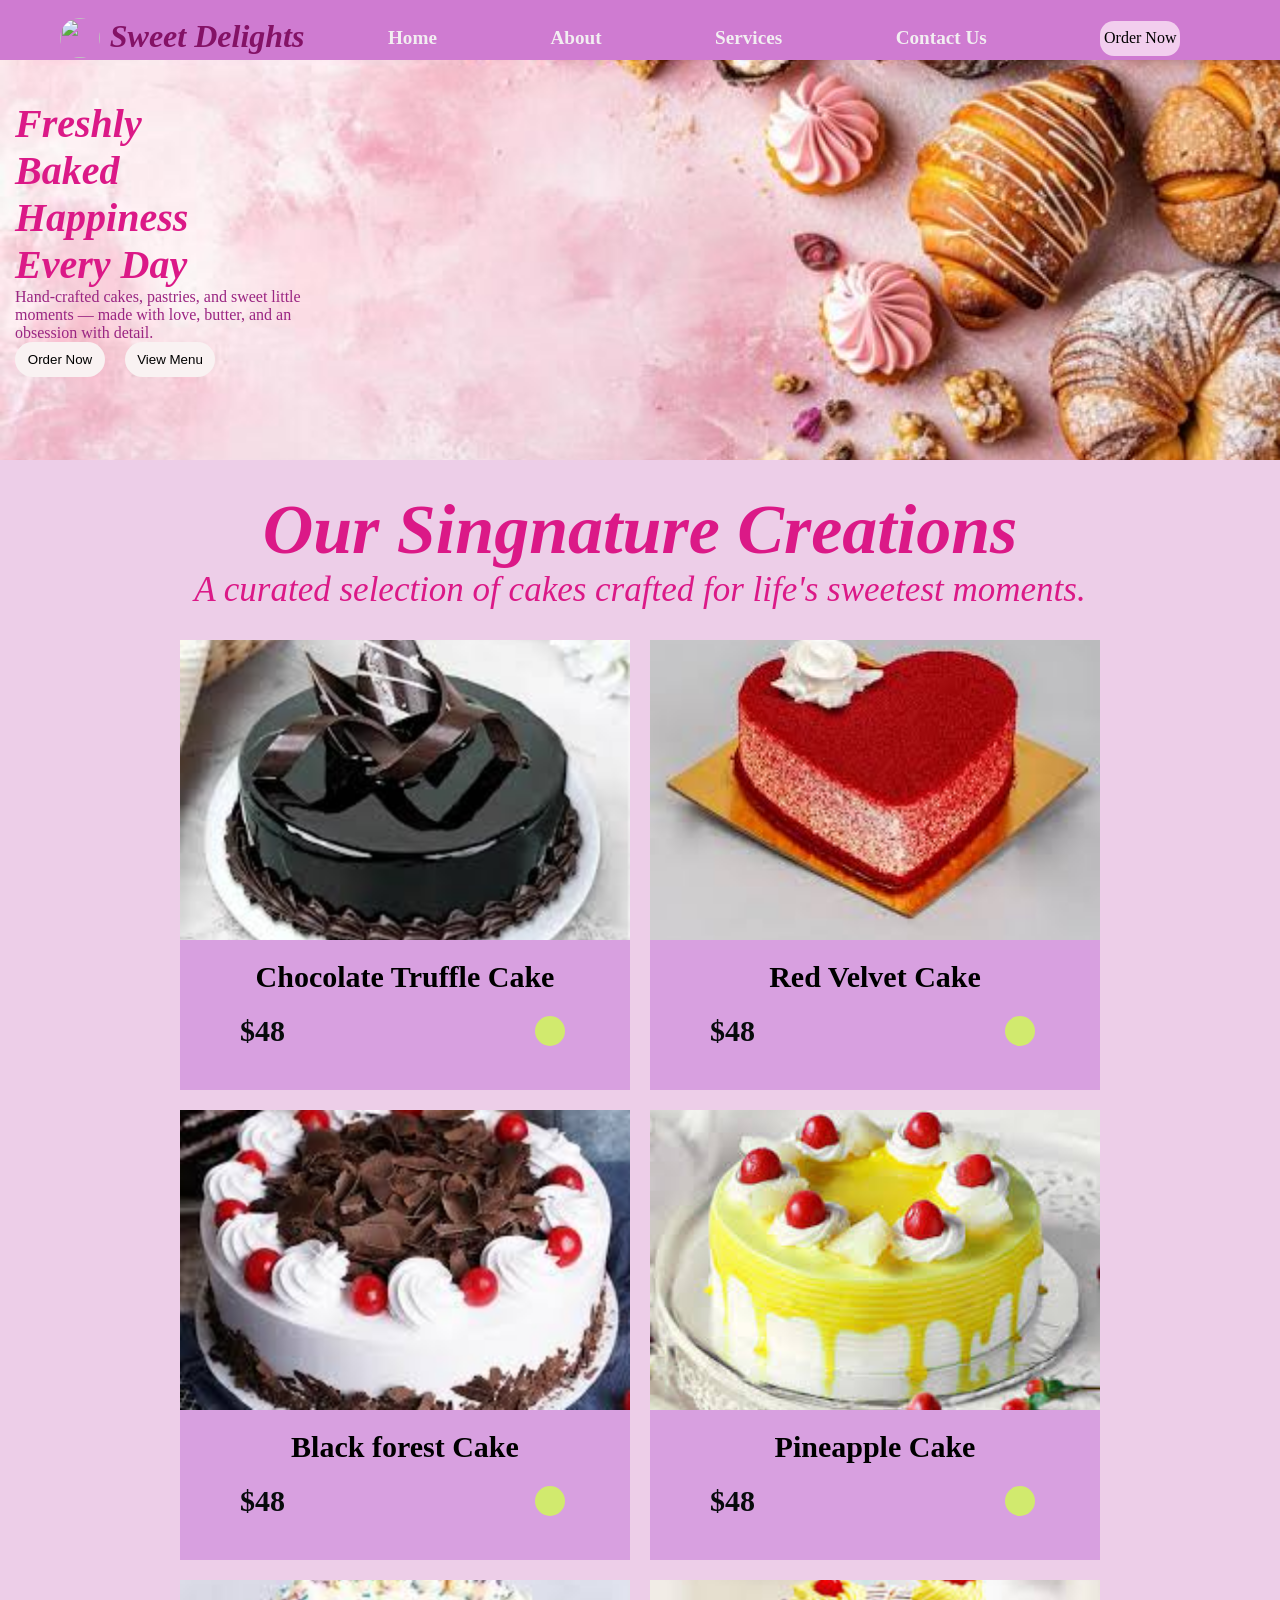
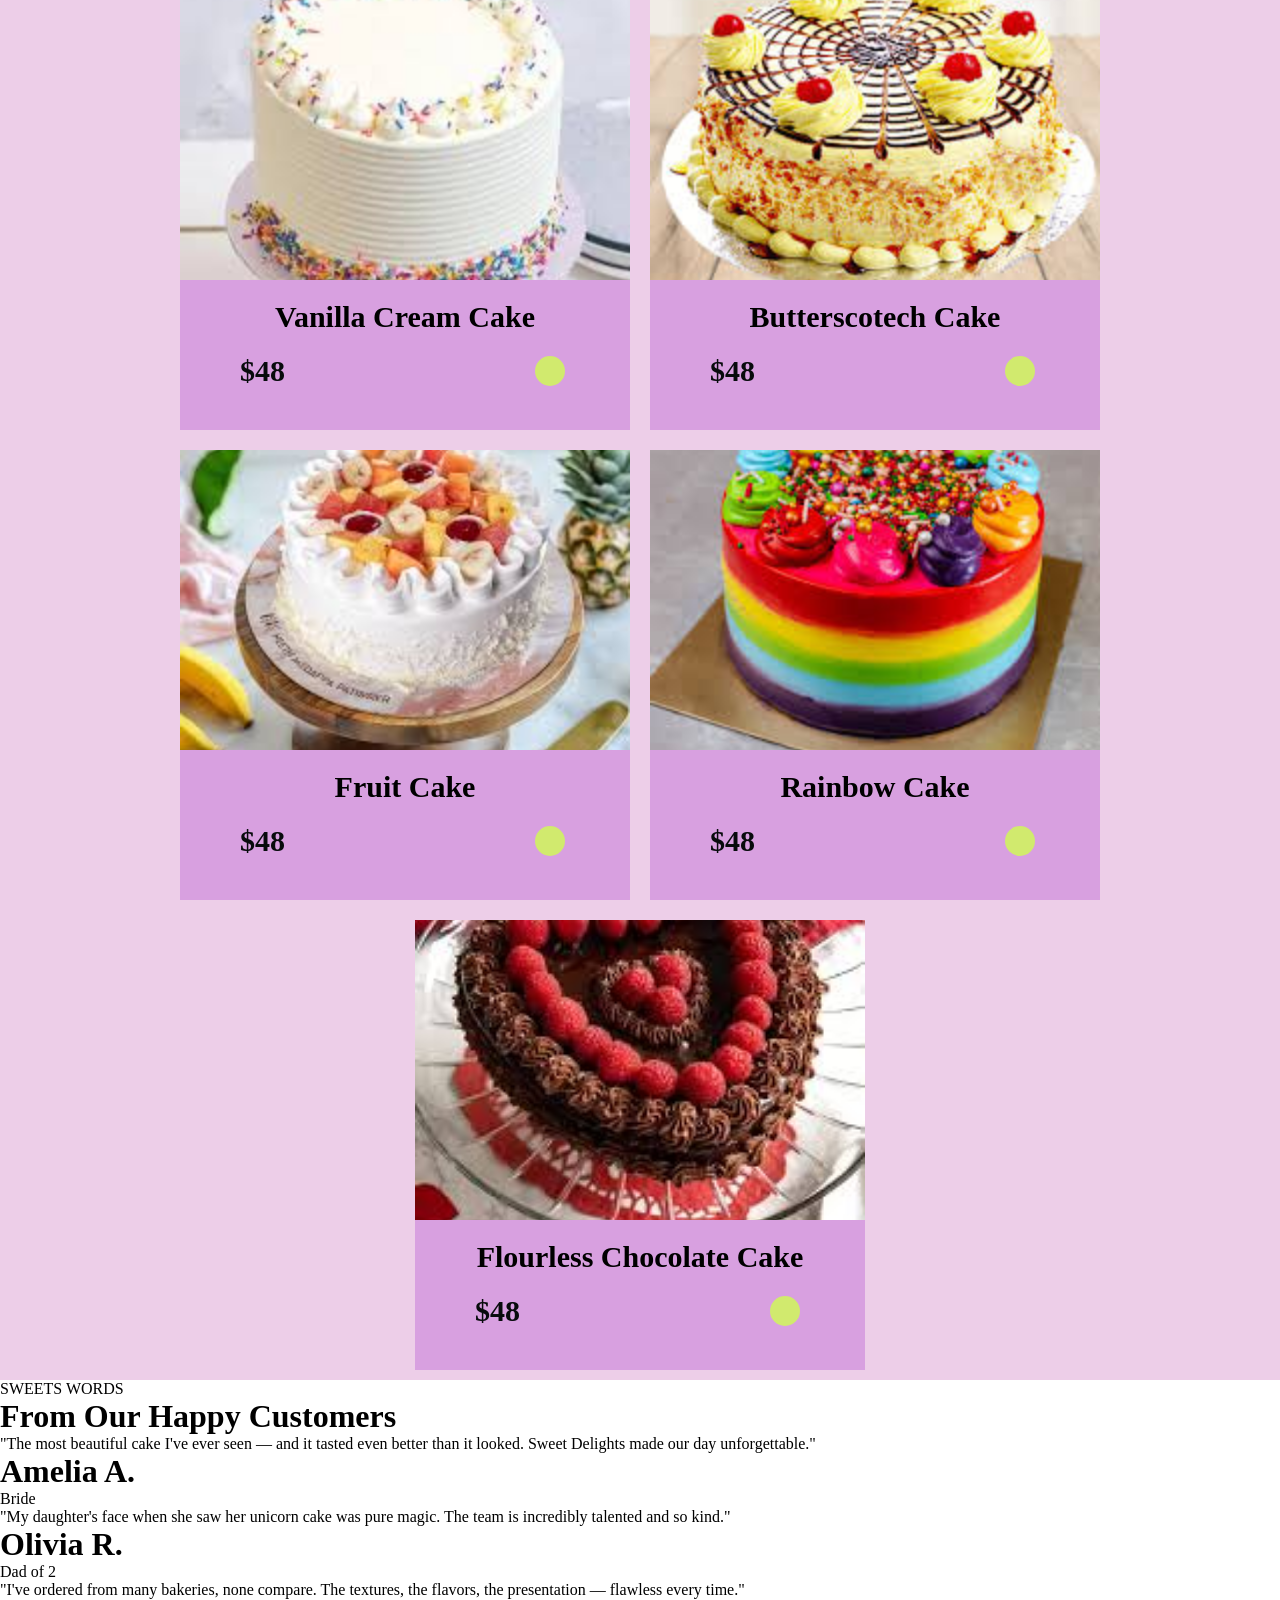
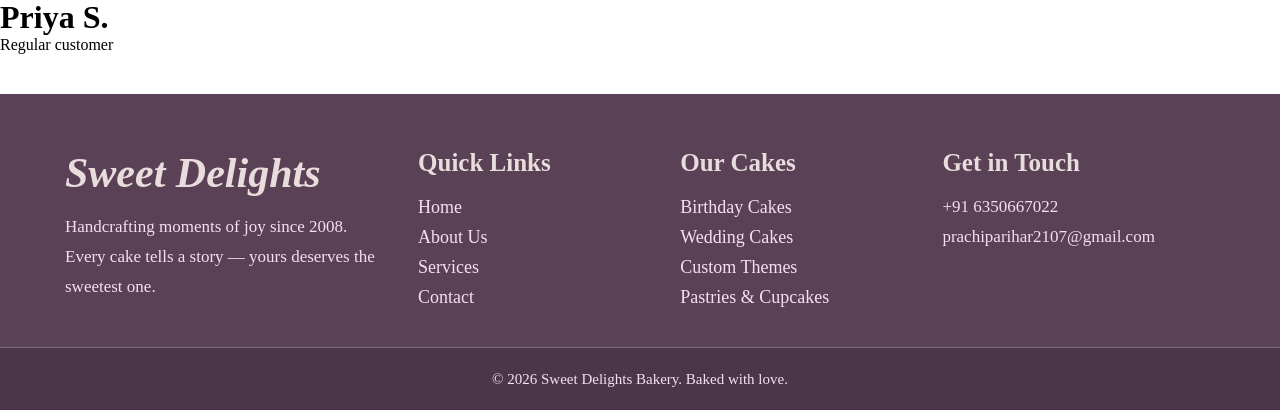
==== commit e7a4c03b: "save my chnges prachi" ====
--- a/index.html
+++ b/index.html
@@ -45,7 +45,7 @@
         <div class="box" >
         <div >
             <div class="box_content">
-                <div class="box_image"></div>
+                <div class="box_image" style="background-image: url(images/cake1.jfif);"></div>
                 <h3 class="box_text">Chocolate Truffle Cake</h3>
                 <div class="box_price">
                     <p>$48</p>
@@ -55,11 +55,10 @@
             </div>
         </div>
         </div>
-        
-         <div class="box" >
-        <div >
-            <div class="box_content">
-                <div class="box_image"></div>
+         <div class="box" >
+        <div >
+            <div class="box_content">
+                <div class="box_image" style="background-image: url(images/cake2.jfif);"></div>
                 <h3 class="box_text">Red Velvet Cake</h3>
                 <div class="box_price">
                     <p>$48</p>
@@ -72,7 +71,7 @@
          <div class="box" >
         <div >
             <div class="box_content">
-                <div class="box_image"></div>
+                <div class="box_image" style="background-image: url(images/cake3.jfif);"></div>
                 <h3 class="box_text">Black forest Cake</h3>
                 <div class="box_price">
                     <p>$48</p>
@@ -85,7 +84,7 @@
          <div class="box" >
         <div >
             <div class="box_content">
-                <div class="box_image"></div>
+                <div class="box_image" style="background-image: url(images/cake4.jfif);"></div>
                 <h3 class="box_text">Pineapple Cake</h3>
                 <div class="box_price">
                     <p>$48</p>
@@ -98,7 +97,7 @@
          <div class="box" >
         <div >
             <div class="box_content">
-                <div class="box_image"></div>
+                <div class="box_image" style="background-image: url(images/cake5.jfif);"></div>
                 <h3 class="box_text">Vanilla Cream Cake</h3>
                 <div class="box_price">
                     <p>$48</p>
@@ -111,7 +110,7 @@
          <div class="box" >
         <div >
             <div class="box_content">
-                <div class="box_image"></div>
+                <div class="box_image" style="background-image: url(images/cake6.jfif);"></div>
                 <h3 class="box_text">Butterscotech Cake</h3>
                 <div class="box_price">
                     <p>$48</p>
@@ -124,7 +123,7 @@
          <div class="box" >
         <div >
             <div class="box_content">
-                <div class="box_image"></div>
+                <div class="box_image" style="background-image: url(images/cake7.jfif);"></div>
                 <h3 class="box_text">Fruit Cake</h3>
                 <div class="box_price">
                     <p>$48</p>
@@ -137,8 +136,8 @@
          <div class="box" >
         <div >
             <div class="box_content">
-                <div class="box_image"></div>
-                <h3 class="box_text">Chocolate Truffle Cake</h3>
+                <div class="box_image" style="background-image: url(images/cake8.jfif);"></div>
+                <h3 class="box_text">Rainbow Cake</h3>
                 <div class="box_price">
                     <p>$48</p>
                     <div class="box_icon">
@@ -150,8 +149,8 @@
             <div class="box" >
         <div >
             <div class="box_content">
-                <div class="box_image"></div>
-                <h3 class="box_text">Chocolate Truffle Cake</h3>
+                <div class="box_image" style="background-image: url(images/cake9.jfif);"></div>
+                <h3 class="box_text">Flourless Chocolate Cake</h3>
                 <div class="box_price">
                     <p>$48</p>
                     <div class="box_icon">
@@ -165,42 +164,28 @@
 
 <div class="views">
     <div class="view1">
-        <div class="view1_p"><p>SWEETS WORDS</p></div>
+        <p>SWEETS WORDS</p>
         <h1>From Our Happy Customers </h1>
     </div>
     <div class="view2">
-        <div class="view2_p">
-             <div class="view2_botam">
-               <h1>*****</h1>
-             </div>
+        <div>
             <p>"The most beautiful cake I've ever seen — and it tasted even better than it looked. Sweet Delights made our day unforgettable."</p>
              <h1>Amelia A.</h1>
              <p>Bride</p>
-            
-        </div>
-        <div class="view2_p">
-             <div class="view2_botam">
-                <h1>*****</h1>
-                </div>
+        </div>
+        <div>
             <p>"My daughter's face when she saw her unicorn cake was pure magic. The team is incredibly talented and so kind."</p>
                 <h1>Olivia R.</h1>
                 <p>Dad of 2</p>
-               
-        </div>
-        <div class="view2_p">
-             <div class="view2_botam">
-                <h1>*****</h1>
-                </div>
+        </div>
+        <div>
             <p>"I've ordered from many bakeries, none compare. The textures, the flavors, the presentation — flawless every time."</p>
             <h1>Priya S.</h1>
             <p>Regular customer</p>
-               
-        </div>
-    </div>
-
+        </div>
+    </div>
 </div>
-
-<footer>
+      <footer>
         <div class="footer">
         <div class="footer_box">
             <h2>Sweet Delights</h2>
@@ -226,8 +211,8 @@
         </div>
         <div class="footer_box">
             <h3>Get in Touch </h3>
-            <a href="tel:+6350667022"> +91 9859438457</a>
-            <a href="mailto:happysweets@gmail.com">happysweets@gmail.com</a>
+            <a href="tel:+6350667022"> +91 6350667022</a>
+            <a href="mailto:prachiparihar2107@gmail.com">prachiparihar2107@gmail.com</a>
         </div>
         </div>
         <div class="footer_end">
--- a/index.css
+++ b/index.css
@@ -9,15 +9,12 @@
    height: 60px;
    /* text-decoration: none; */
    /* justify-content: space-around; */
-   position: fixed;
-   width: 100%;
 }
 .Header ul{
     display: flex;
     align-items: center;
     justify-content: space-around;
     padding: 18px;
-    /* position: fixed; */
     margin-right: 40px;
     /* text-decoration: none; */
 }
@@ -26,7 +23,6 @@
     color: #f2eef1;
 }
 .Header ul li{
-    /* position:fixed; */
     list-style: none;
     font-size: larger;
     color: rgba(69, 5, 66, 0.86);
@@ -73,7 +69,7 @@
 
 .body{
     background-color: rgb(68, 229, 235);
-    padding-top: 60px;
+
     height: 400px;
     background-image: url(images/bg.jpg);
     /* object-fit: contain; */
@@ -99,9 +95,7 @@
     display: flex;
     /* padding: 70px; */
     justify-content: space-between;
-    width: 250px;
-    margin-left: 40px;
-    padding-top: 40px;
+    width: 200px;
   
 
 }
@@ -112,17 +106,15 @@
     padding-left: 15px;
 }
 .body_text h1{
-       width: 250px;
+       width: 200px;
        color: rgb(219, 25, 135);
        font-style: oblique;
        font-size: 40px;
-       margin-left: 40px;
     
 }
 .body_text p{
     color: rgb(154, 37, 130);
-    margin-left: 40px;
-    padding-top: 10px;
+    
 }
 button:hover{
     background-color: rgb(255, 64, 226);
@@ -157,7 +149,7 @@
 
 }
 .box_image{
-    background-image: url(images/cake1.jfif);
+    /* background-image: url(images/cake1.jfif); */
     background-size: cover;
     background-position: center;
     background-repeat: no-repeat;
@@ -197,91 +189,227 @@
     background-color: rgb(209, 234, 110);
     
 }
-.views{
-    background-color: #e86ae0;
-    /* display: flex; */
+
+/* ***************about css&**************** */
+.body_about{
+  background:  rgb(239, 199, 239);
+}
+.about_s1 {
+    display: flex;
+    min-height: 250px;
+    text-align: center;
+    justify-content: center;
+    align-items: center;
+    padding: 40px 20px;
+}
+.about_s1 div{
+    max-width: 1200px;
+}
+.about_s1 h1{
+   padding-bottom: 15px;
+   font-size: 70px;
+   font-style: italic;
+}
+.about_s1 p{
+    font-size: 20px;
+    max-width: 700px;
+    margin: 0 auto;
+}
+.about_s2{
+    display: flex;
+    justify-content: center;
+    gap: 35px;
+    padding: 20px;
+    flex-wrap: wrap;
+}
+.about_img{
+    /* text-align: center; */
+    justify-content: center;
+}
+.about_img div{
+    background-image: url(images/shop.jpg);
+    width: 650px;
+    min-width: 320px;
     height: 450px;
-     padding-top: 30px;
-     /* padding-bottom: 30px; */
-     padding-bottom: 30px;
-}
-.view1{
-
+    border-radius: 25px;
+    background-size: cover;
+    background-position: center;
+    background-repeat: no-repeat;
+}
+.detail h1{
+    font-size: 45px;
+}
+.detail p{
+    padding-top: 20px;
+}
+.about_detail{
+    max-width: 500px;
+    padding-top: 20px;
+    padding-left: 20px;
+    gap: 80px;
+}
+.ranking{
+    padding-top: 20px;
+    display: flex;
+    text-align: center;
+    justify-content: center;
+    gap: 20px;
+}
+.about_ranking{
+    background-color: #d3a8cc;
+    width: 120px;
+    min-height: 80px;
+    padding: 10px;
+    border-radius: 14px;
+}
+.about_s3{
+    background-color : #ecb3e2;
+    min-height: 500px;
+    gap: 30px;
+    padding: 90px 20px;
+    margin-top: 80px;
+    display: flex;
+    justify-content: center;
     align-items: center;
-    justify-content: center;
-    text-align: center;
-    /* background-color: #ffffff; */
-    /* background-color: rgb(249, 250, 215); */
-    padding: 15px;
-
-}
-.view1 h1{
-    font-style: oblique;
-    font-weight: 800;
-    /* font-size: large; */
-    padding: 10px;
-    border-radius: 100px;
-    /* background-color: rgb(225, 245, 151); */
-}
-.view1_p{
-    font-size: 20px;
-    font-weight: 600;
-    color: rgb(70, 255, 246);
-    background-color: rgb(188, 45, 186);
-    border-radius: 100px;
-    width: 200px;
-    padding-left: 200px;
-    margin-left: 630px;
-    padding: 10px;
-   
-}
-.view2{
-    display: flex;
-    justify-content: center;
-    align-items: center;
-    gap: 20px;
-    padding: 20px;
+    flex-wrap: wrap;
+}
+.s3_box{
+    background-color: white;
+    width: 700px;
+    min-height: 300px;
+    padding: 40px;
     border-radius: 20px;
-    width: 80%;
-    text-align: center;
-    background-color: rgb(250, 215, 249);
-    /* border-radius: 100px; */
-    margin-left: 150px;
-}
-.view2_p{
-    width: 410px;
-    height: 230px;
-    background-color: rgb(243, 133, 133);
-    border-radius: 20px;
+}
+.s3_box p {
+    padding-top: 20px;
+    max-width: 500px;
+    font-size: 20px;
+}
+.s3_box h2{
     padding-top: 10px;
-    align-items: center;
-    justify-content: center;
-    text-align: center;
-    /* text-align: center; */
+    font-size: 40px;
+}
+.div_logo{
+    padding-bottom: 10px;
+    width: 60px;
+    height: 45px;
+    border-radius: 25%;
+    background-color: rgb(214, 48, 239);
+}
+.about_s4 h1{
+    text-align: center;
+    margin-top: 60px;
+    padding-top: 20px;
+    font-size: 70px;
+}
+.boxx{
+    gap: 30px;
+    padding-top: 20px;
+    margin-top: 40px;
+    display: flex;
+    justify-content: center;
+    align-content: center;
+    flex-wrap: wrap;
     padding-left: 20px;
     padding-right: 20px;
-    /* margin-left: 200px; */
-
-}
-.view2_botam h1{
-    display: flex;
-    justify-content: center;
-    align-items: center;
-    font-size: 25px;
-    color: rgb(255, 0, 0);
-    /* font-weight: 900; */
-    padding-top: 20px;
-    
+}
+.s4_box{
+    background-color: white;
+    width: 400px;
+    min-height: 300px;
+    padding: 40px;
+    border-radius: 20px;
+    border: 2px rgb(177, 161, 161) solid;
+}
+.s4_box p {
+    padding-top: 20px;
+    max-width: 250px;
+    font-size: 20px;
+}
+.s4_box h3{
+    padding-top: 10px;
+    font-size: 30px;
+}
+.about_s5{
+    background-color : #f0b3e6;
+    padding: 1px 20px 80px;
+    margin-top: 70px;
+}
+.about_s5 h1{
+    text-align: center;
+    padding-top: 70px;
+    font-size: 80px;
+}
+.about_s5 p{
+    text-align: center;
+    padding-top: 20px;
+    font-size: 40px;
+}
+.chef_cards{
+    display: flex;
+    justify-content: center;
+    gap: 30px;
+    flex-wrap: wrap;
+    margin-top: 50px;
+}
+.chef_box{
+    width: 360px;
+    text-align: center;
+    background: white;
+    border-radius: 20px;
+    padding: 20px;
+}
+
+.chef_img{
+    height: 420px;
+    border-radius: 18px;
+    background-size: cover;
+    background-position: center;
+    background-repeat: no-repeat;
+}
+.chef_box h3{
+    font-size: 30px;
+    padding-top: 18px;
+}
+.chef_box p{
+    font-size: 20px;
+    padding-top: 8px;
+}
+.food{
+    width: 400px;
+    height: 300px;
+    background-repeat: no-repeat;
+    background-size: cover;
+    background-position: center;
+}
+.about_s6 h1{
+  justify-content: center;
+  text-align: center;
+  font-size: 80px;
+  padding-top: 20px;
+  margin-top: 40px;
+}
+.food_img{
+    margin-top: 30px;
+   display: flex;
+    gap: 20px;
+    justify-content: center;
+    text-align: center;
+    flex-wrap: wrap;
+    padding: 0 20px 60px;
+}
+.about_s6{
+    min-height: 800px;
 }
 
 footer{
     background-color: #5a4155;
     color: rgb(233, 220, 220);
-    /* margin-top: 40px; */
+    margin-top: 40px;
 }
 
 .footer{
-    /* max-width: 1200px; */
+    max-width: 1200px;
     margin: 0 auto;
     display: grid;
     grid-template-columns: 1.4fr 1fr 1fr 1.2fr;
@@ -302,12 +430,12 @@
 }
 footer h2{
     font-size: 42px;
-    /* margin-bottom: 15px; */
+    margin-bottom: 15px;
     font-style: italic;
 }
 footer h3{
     font-size: 25px;
-    /* margin-bottom: 15px; */
+    margin-bottom: 15px;
 }
 footer p{
     font-size: 17px;
@@ -330,4 +458,218 @@
 
 .footer_end p{
     font-size: 15px;
-}+}
+
+/* **********sevices css ******** */
+.body_service{
+  background:  rgb(239, 199, 239);
+
+}
+
+.service_head{
+    background: #b36fa7;
+     background-color: rgb(239, 171, 240);
+    padding: 50px 20px 25px;
+    text-align: center;
+    height: 250px;
+}
+
+.heading h1{
+    color: rgb(219, 25, 135);
+    font-style: oblique;
+    font-size: 70px;
+}
+
+.heading p{
+    color: rgb(154, 37, 130);
+    font-size: 20px;
+    max-width: 700px;
+    margin: 15px auto 0;
+}
+
+.services{
+    background: #edcee8;
+    padding: 30px 80px;
+}
+
+.service_boxes{
+    display: flex;
+    flex-wrap: wrap;
+    justify-content: center;
+    gap: 20px;
+}
+
+.service_box{
+    background: #f6b8fe;
+    width: 450px;
+    min-height: 450px;
+    text-align: center;
+    border-radius: 20px;
+}
+
+.service_img{
+    /* background-image: url(images/cake1.jfif); */
+    background-size: cover;
+    background-position: center;
+    background-repeat: no-repeat;
+    height: 300px;
+}
+
+.service_box h2{
+    padding: 20px 15px 0;
+    font-size: 30px;
+    color: #3d1738;
+}
+
+.service_box p{
+    padding: 15px 30px 25px;
+    font-size: 18px;
+    color: rgb(69, 5, 66);
+    line-height: 28px;
+}
+
+.order{
+    background-color: rgb(254, 210, 252);
+    padding: 20px 20px 80px;
+    display: flex;
+    justify-content: center;
+}
+
+.order_box{
+    width: 100%;
+    max-width: 1050px;
+    background: #cf93c3;
+    color: rgb(247, 238, 238);
+    text-align: center;
+    padding: 55px 30px;
+    border-radius: 20px;
+}
+
+.order_box h2{
+    font-size: 42px;
+    font-style: italic;
+}
+
+.order_box p{
+    font-size: 20px;
+    max-width: 650px;
+    margin: 15px auto 30px;
+    line-height: 30px;
+}
+
+.order__btn{
+    width: fit-content;
+    min-width: 220px;
+    margin: 0 auto;
+    padding: 14px 24px;
+    background: rgb(242, 206, 238);
+    color: rgb(132, 18, 102);
+    border-radius: 16px;
+    cursor: pointer;
+}
+
+.order__btn h3{
+    font-size: 20px;
+}
+
+.order__btn:hover{
+    background: rgb(207, 123, 209);
+    color: white;
+}
+
+/* ************contact css ****** */
+.contact_body{
+    background: #edcee8;
+    color: #3d1738;
+}
+
+.contact_head{
+    text-align: center;
+    padding: 60px 20px 35px;
+}
+
+.contact_head h1{
+    color: rgb(33, 30, 32);
+    font-size: 65px;
+    font-style: oblique;
+}
+
+.contact_head p{
+    max-width: 700px;
+    margin: 15px auto 0;
+    font-size: 20px;
+    color: rgb(52, 43, 50);
+    line-height: 30px;
+}
+
+.contact_section{
+    display: flex;
+    justify-content: center;
+    gap: 30px;
+    flex-wrap: wrap;
+    padding: 20px 25px 80px;
+}
+
+.contact_info{
+    width: 430px;
+    display: grid;
+    grid-template-columns: 1fr;
+    gap: 18px;
+}
+
+.contact_card{
+    background: #d8a0e0;
+    padding: 25px;
+    border-radius: 18px;
+}
+
+.contact_card h3{
+    font-size: 26px;
+    margin-bottom: 10px;
+}
+
+.contact_card p{
+    font-size: 18px;
+    line-height: 28px;
+}
+
+.contact_form{
+    width: 560px;
+    background: #f7e7f4;
+    padding: 35px;
+    border-radius: 20px;
+    display: flex;
+    flex-direction: column;
+    gap: 16px;
+}
+
+.contact_form h2{
+    font-size: 34px;
+    color: rgb(32, 28, 31);
+}
+
+.contact_form input,
+.contact_form textarea{
+    width: 100%;
+    padding: 14px 16px;
+    border: 1px solid #d3a8cc;
+    border-radius: 12px;
+    font-size: 16px;
+    outline: none;
+}
+
+.contact_form textarea{
+    min-height: 130px;
+    resize: vertical;
+}
+
+.contact_form button{
+    width: 150px;
+    height: 42px;
+    border: none;
+    border-radius: 18px;
+    background: rgb(207, 123, 209);
+    color: white;
+    font-size: 16px;
+
+}
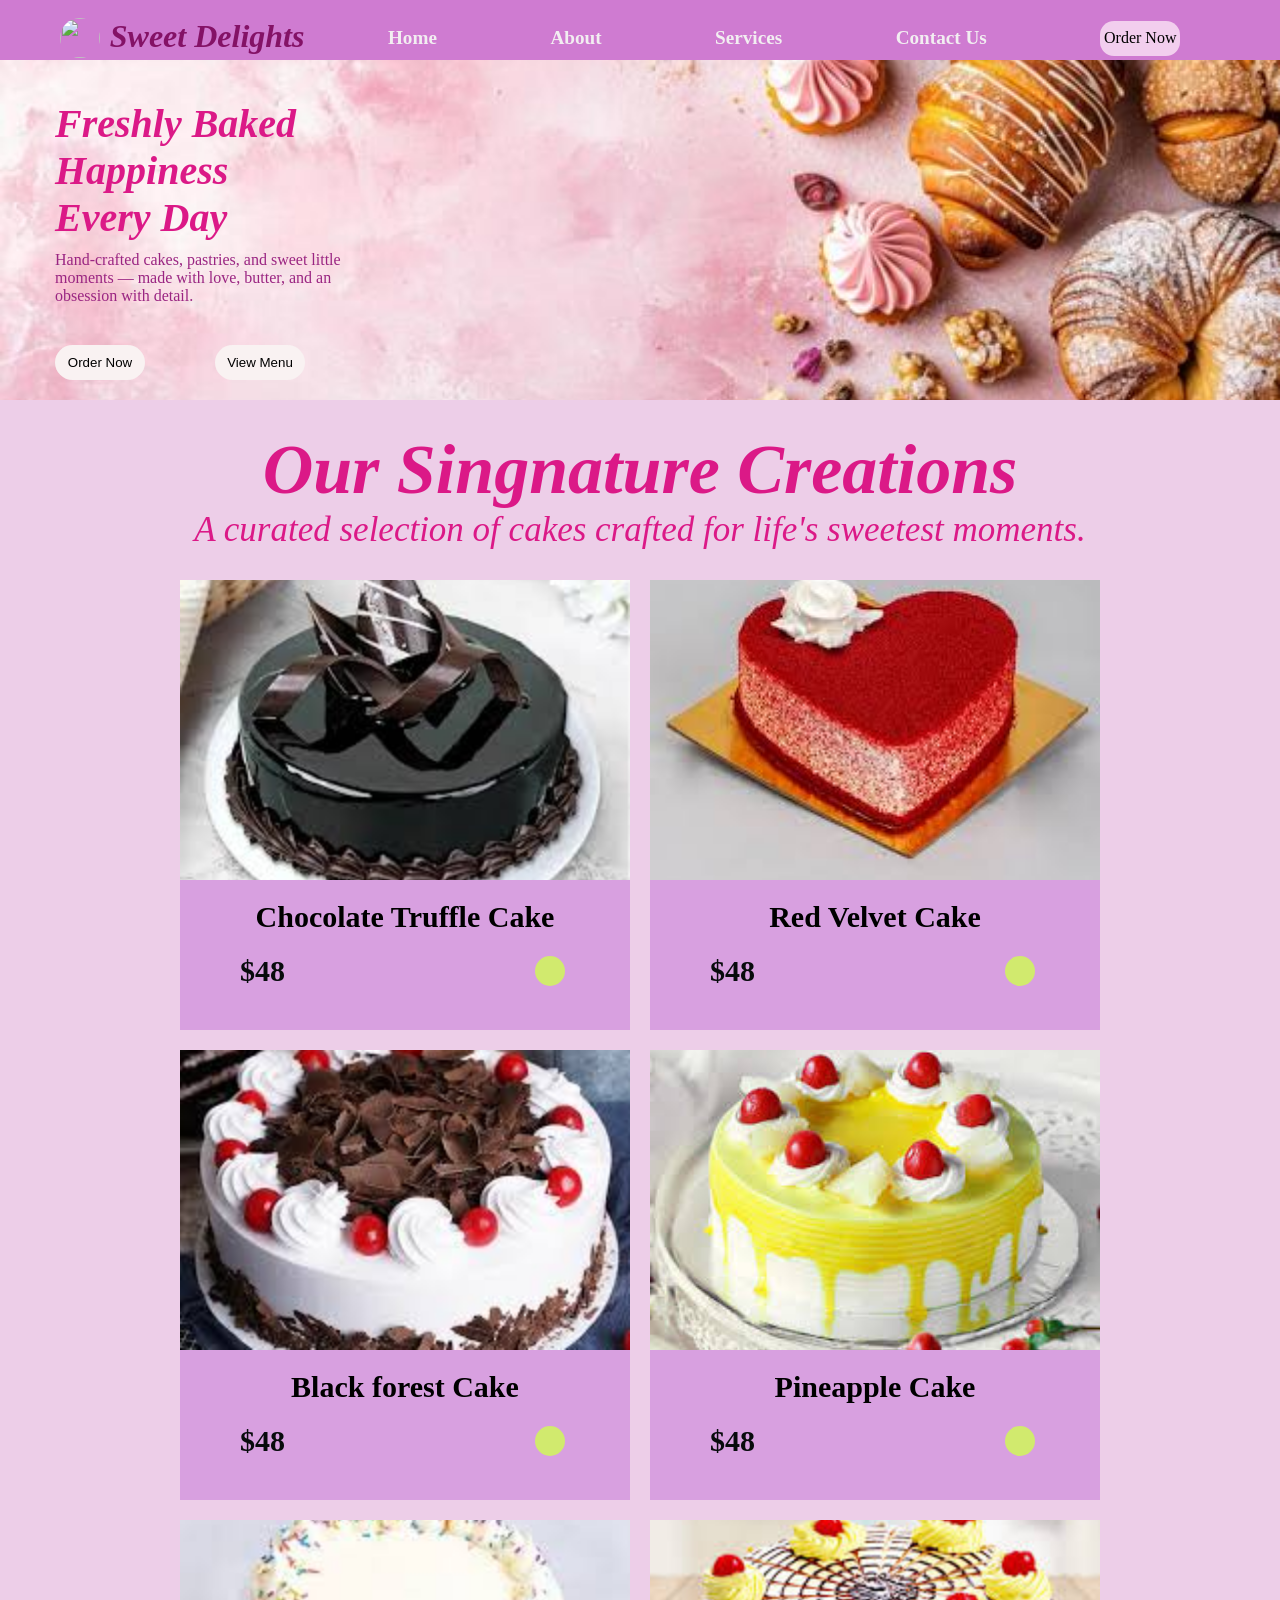
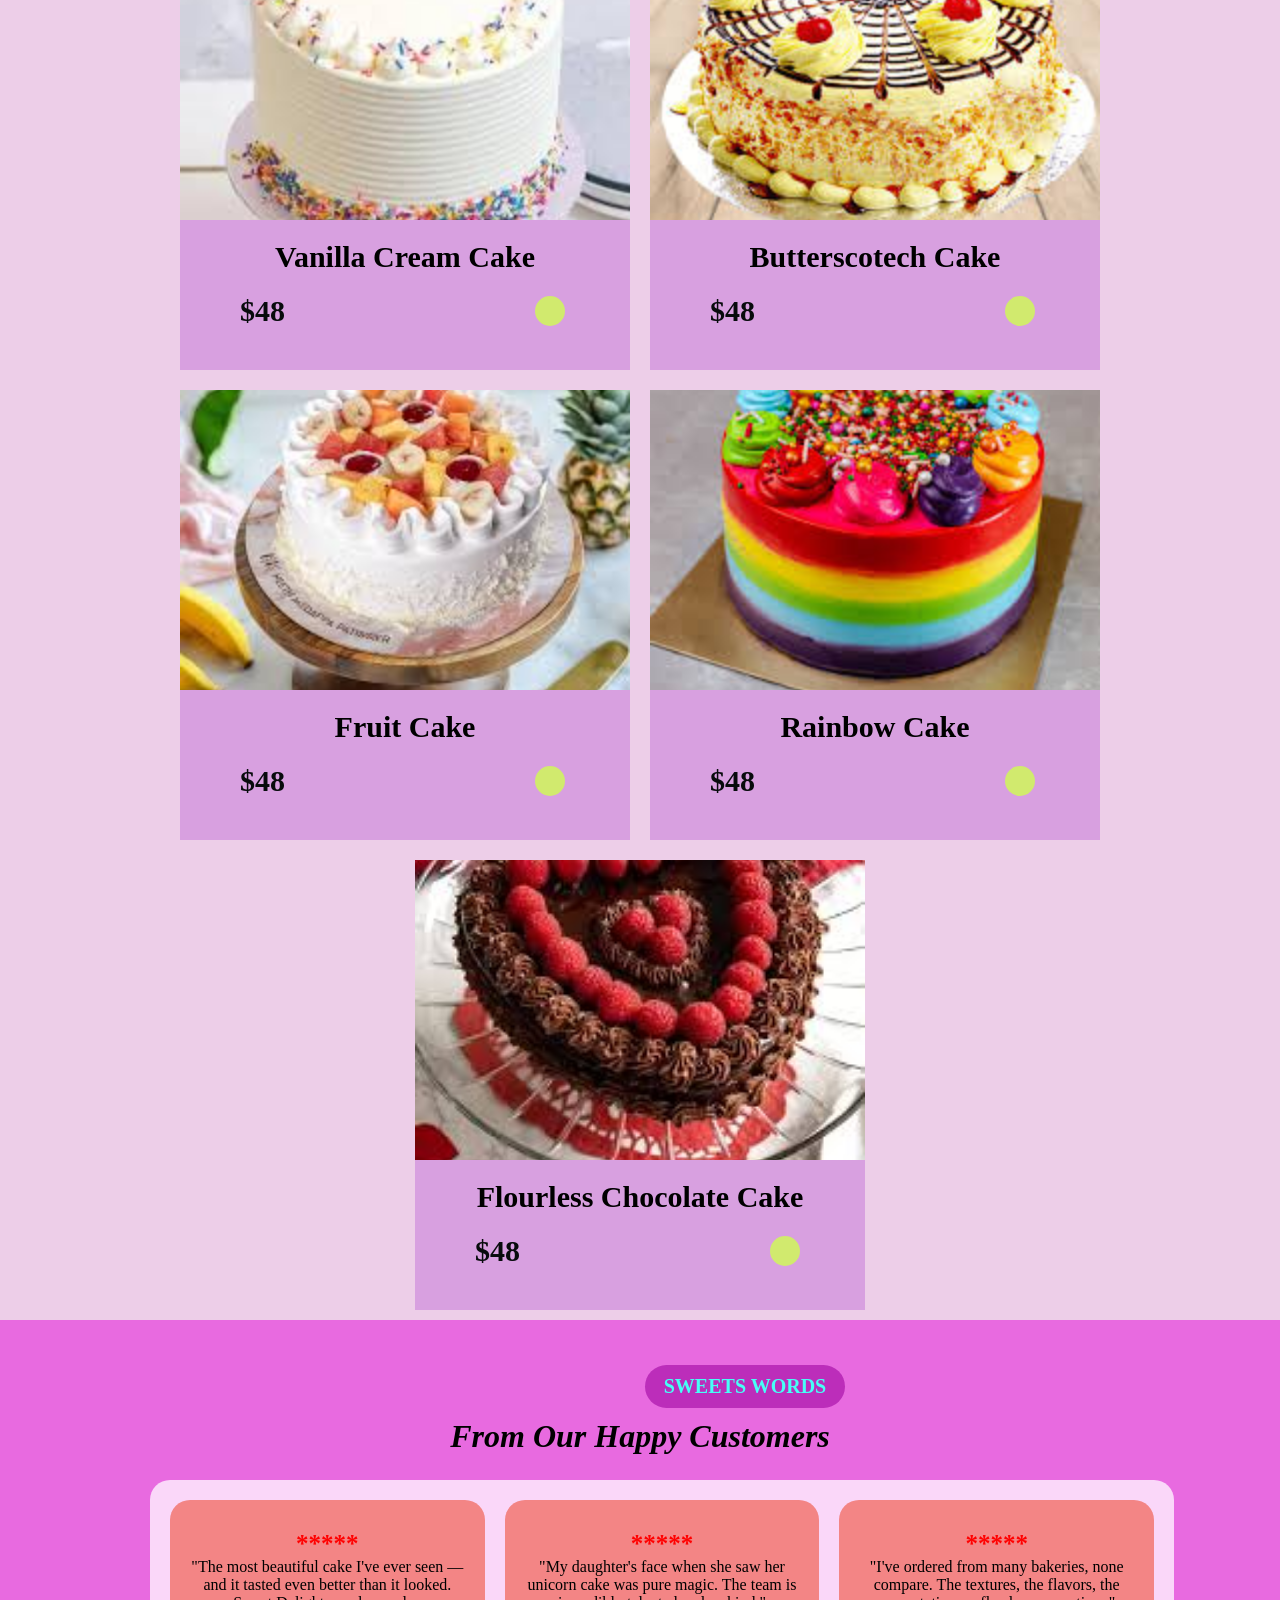
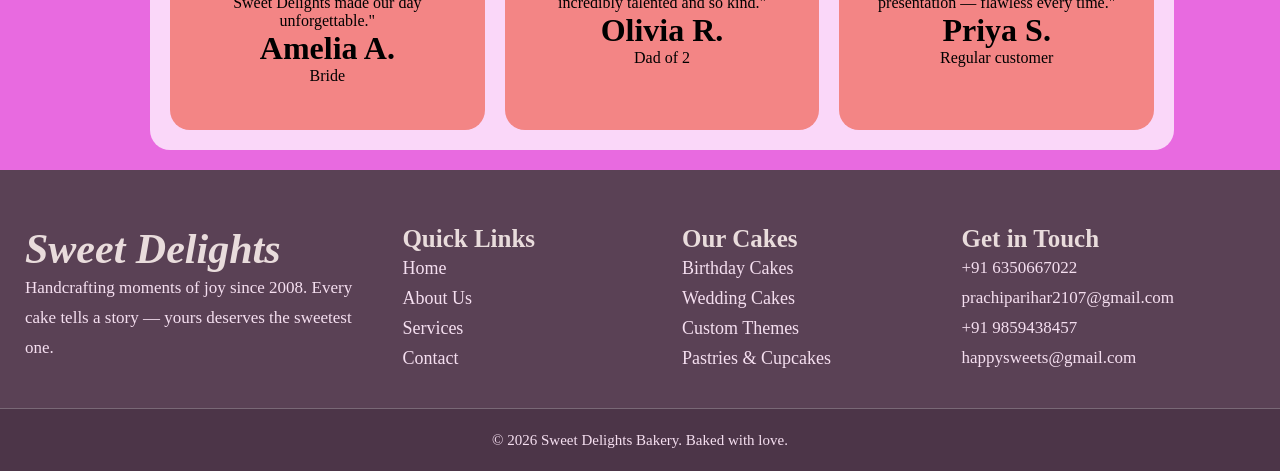
==== commit 470800fe: "prachi ne nya update kiya h" ====
--- a/index.html
+++ b/index.html
@@ -15,10 +15,10 @@
             <img src="https://encrypted-tbn0.gstatic.com/images?q=tbn:ANd9GcQitEC4mb-sJJhyLIL4yZwTokIa_Xwn3ifUVozVtwXFQg&s=10">
             <h1 class="shopName">Sweet Delights</h1>
           </div>
-          <li><a href="#home">Home</a></li> 
+          <li><a href="index.html">Home</a></li> 
           <li><a href="about.html">About</a></li> 
-          <li><a href="#services">Services</a></li>
-          <li><a href="#contact">Contact Us</a></li>
+          <li><a href="services.html">Services</a></li>
+          <li><a href="contact.html">Contact Us</a></li>
           <div class="orderBtn">Order Now</div>
         </ul>
     </div>
@@ -55,6 +55,7 @@
             </div>
         </div>
         </div>
+        
          <div class="box" >
         <div >
             <div class="box_content">
@@ -164,28 +165,40 @@
 
 <div class="views">
     <div class="view1">
-        <p>SWEETS WORDS</p>
+        <div class="view1_p"><p>SWEETS WORDS</p></div>
         <h1>From Our Happy Customers </h1>
     </div>
     <div class="view2">
-        <div>
+        <div class="view2_p">
+             <div class="view2_botam">
+               <h1>*****</h1>
+             </div>
             <p>"The most beautiful cake I've ever seen — and it tasted even better than it looked. Sweet Delights made our day unforgettable."</p>
              <h1>Amelia A.</h1>
              <p>Bride</p>
-        </div>
-        <div>
+            
+        </div>
+        <div class="view2_p">
+             <div class="view2_botam">
+                <h1>*****</h1>
+                </div>
             <p>"My daughter's face when she saw her unicorn cake was pure magic. The team is incredibly talented and so kind."</p>
                 <h1>Olivia R.</h1>
                 <p>Dad of 2</p>
-        </div>
-        <div>
+               
+        </div>
+        <div class="view2_p">
+             <div class="view2_botam">
+                <h1>*****</h1>
+                </div>
             <p>"I've ordered from many bakeries, none compare. The textures, the flavors, the presentation — flawless every time."</p>
             <h1>Priya S.</h1>
             <p>Regular customer</p>
+               
         </div>
     </div>
 </div>
-      <footer>
+<footer>
         <div class="footer">
         <div class="footer_box">
             <h2>Sweet Delights</h2>
@@ -211,8 +224,13 @@
         </div>
         <div class="footer_box">
             <h3>Get in Touch </h3>
+
             <a href="tel:+6350667022"> +91 6350667022</a>
             <a href="mailto:prachiparihar2107@gmail.com">prachiparihar2107@gmail.com</a>
+
+            <a href="tel:+6350667022"> +91 9859438457</a>
+            <a href="mailto:happysweets@gmail.com">happysweets@gmail.com</a>
+
         </div>
         </div>
         <div class="footer_end">
--- a/index.css
+++ b/index.css
@@ -9,12 +9,15 @@
    height: 60px;
    /* text-decoration: none; */
    /* justify-content: space-around; */
+   position: fixed;
+   width: 100%;
 }
 .Header ul{
     display: flex;
     align-items: center;
     justify-content: space-around;
     padding: 18px;
+    /* position: fixed; */
     margin-right: 40px;
     /* text-decoration: none; */
 }
@@ -23,6 +26,7 @@
     color: #f2eef1;
 }
 .Header ul li{
+    /* position:fixed; */
     list-style: none;
     font-size: larger;
     color: rgba(69, 5, 66, 0.86);
@@ -69,7 +73,7 @@
 
 .body{
     background-color: rgb(68, 229, 235);
-
+    padding-top: 60px;
     height: 400px;
     background-image: url(images/bg.jpg);
     /* object-fit: contain; */
@@ -95,7 +99,9 @@
     display: flex;
     /* padding: 70px; */
     justify-content: space-between;
-    width: 200px;
+    width: 250px;
+    margin-left: 40px;
+    padding-top: 40px;
   
 
 }
@@ -106,15 +112,17 @@
     padding-left: 15px;
 }
 .body_text h1{
-       width: 200px;
+       width: 250px;
        color: rgb(219, 25, 135);
        font-style: oblique;
        font-size: 40px;
+       margin-left: 40px;
     
 }
 .body_text p{
     color: rgb(154, 37, 130);
-    
+    margin-left: 40px;
+    padding-top: 10px;
 }
 button:hover{
     background-color: rgb(255, 64, 226);
@@ -200,7 +208,8 @@
     text-align: center;
     justify-content: center;
     align-items: center;
-    padding: 40px 20px;
+    /* padding: 40px 20px; */
+    padding-top: 40px;
 }
 .about_s1 div{
     max-width: 1200px;
@@ -219,11 +228,10 @@
     display: flex;
     justify-content: center;
     gap: 35px;
-    padding: 20px;
+    /* padding: 10px; */
     flex-wrap: wrap;
 }
 .about_img{
-    /* text-align: center; */
     justify-content: center;
 }
 .about_img div{
@@ -359,7 +367,6 @@
     border-radius: 20px;
     padding: 20px;
 }
-
 .chef_img{
     height: 420px;
     border-radius: 18px;
@@ -401,15 +408,91 @@
 .about_s6{
     min-height: 800px;
 }
+.views{
+    background-color: #e86ae0;
+    /* display: flex; */
+    height: 450px;
+     padding-top: 30px;
+     /* padding-bottom: 30px; */
+     padding-bottom: 30px;
+}
+.view1{
+
+    align-items: center;
+    justify-content: center;
+    text-align: center;
+    /* background-color: #ffffff; */
+    /* background-color: rgb(249, 250, 215); */
+    padding: 15px;
+
+}
+.view1 h1{
+    font-style: oblique;
+    font-weight: 800;
+    /* font-size: large; */
+    padding: 10px;
+    border-radius: 100px;
+    /* background-color: rgb(225, 245, 151); */
+}
+.view1_p{
+    font-size: 20px;
+    font-weight: 600;
+    color: rgb(70, 255, 246);
+    background-color: rgb(188, 45, 186);
+    border-radius: 100px;
+    width: 200px;
+    padding-left: 200px;
+    margin-left: 630px;
+    padding: 10px;
+   
+}
+.view2{
+    display: flex;
+    justify-content: center;
+    align-items: center;
+    gap: 20px;
+    padding: 20px;
+    border-radius: 20px;
+    width: 80%;
+    text-align: center;
+    background-color: rgb(250, 215, 249);
+    /* border-radius: 100px; */
+    margin-left: 150px;
+}
+.view2_p{
+    width: 410px;
+    height: 230px;
+    background-color: rgb(243, 133, 133);
+    border-radius: 20px;
+    padding-top: 10px;
+    align-items: center;
+    justify-content: center;
+    text-align: center;
+    /* text-align: center; */
+    padding-left: 20px;
+    padding-right: 20px;
+    /* margin-left: 200px; */
+
+}
+.view2_botam h1{
+    display: flex;
+    justify-content: center;
+    align-items: center;
+    font-size: 25px;
+    color: rgb(255, 0, 0);
+    /* font-weight: 900; */
+    padding-top: 20px;
+    
+}
 
 footer{
     background-color: #5a4155;
     color: rgb(233, 220, 220);
-    margin-top: 40px;
+    /* margin-top: 40px; */
 }
 
 .footer{
-    max-width: 1200px;
+    /* max-width: 1200px; */
     margin: 0 auto;
     display: grid;
     grid-template-columns: 1.4fr 1fr 1fr 1.2fr;
@@ -430,12 +513,12 @@
 }
 footer h2{
     font-size: 42px;
-    margin-bottom: 15px;
+    /* margin-bottom: 15px; */
     font-style: italic;
 }
 footer h3{
     font-size: 25px;
-    margin-bottom: 15px;
+    /* margin-bottom: 15px; */
 }
 footer p{
     font-size: 17px;
@@ -458,6 +541,7 @@
 
 .footer_end p{
     font-size: 15px;
+
 }
 
 /* **********sevices css ******** */
@@ -470,6 +554,7 @@
     background: #b36fa7;
      background-color: rgb(239, 171, 240);
     padding: 50px 20px 25px;
+    padding-top: 30px;
     text-align: center;
     height: 250px;
 }
@@ -589,6 +674,7 @@
 }
 
 .contact_head h1{
+    padding-top: 30px;
     color: rgb(33, 30, 32);
     font-size: 65px;
     font-style: oblique;
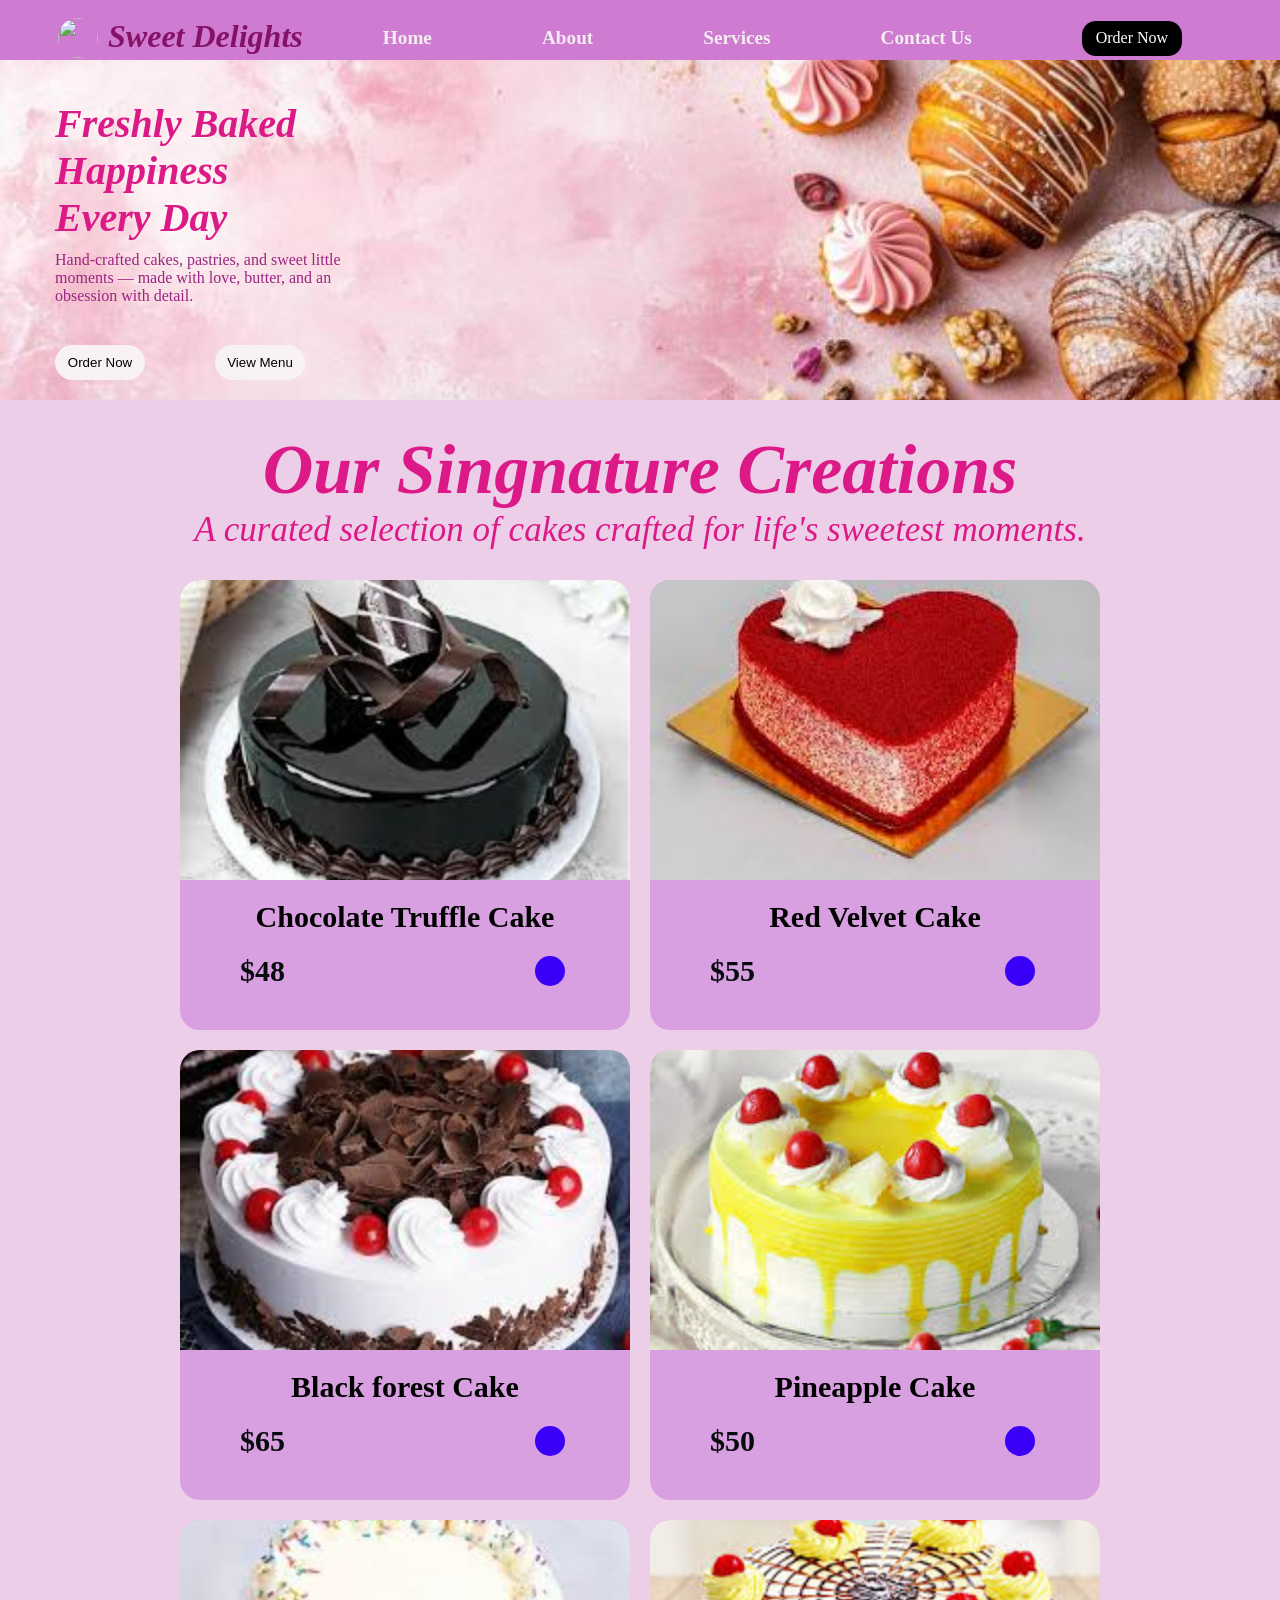
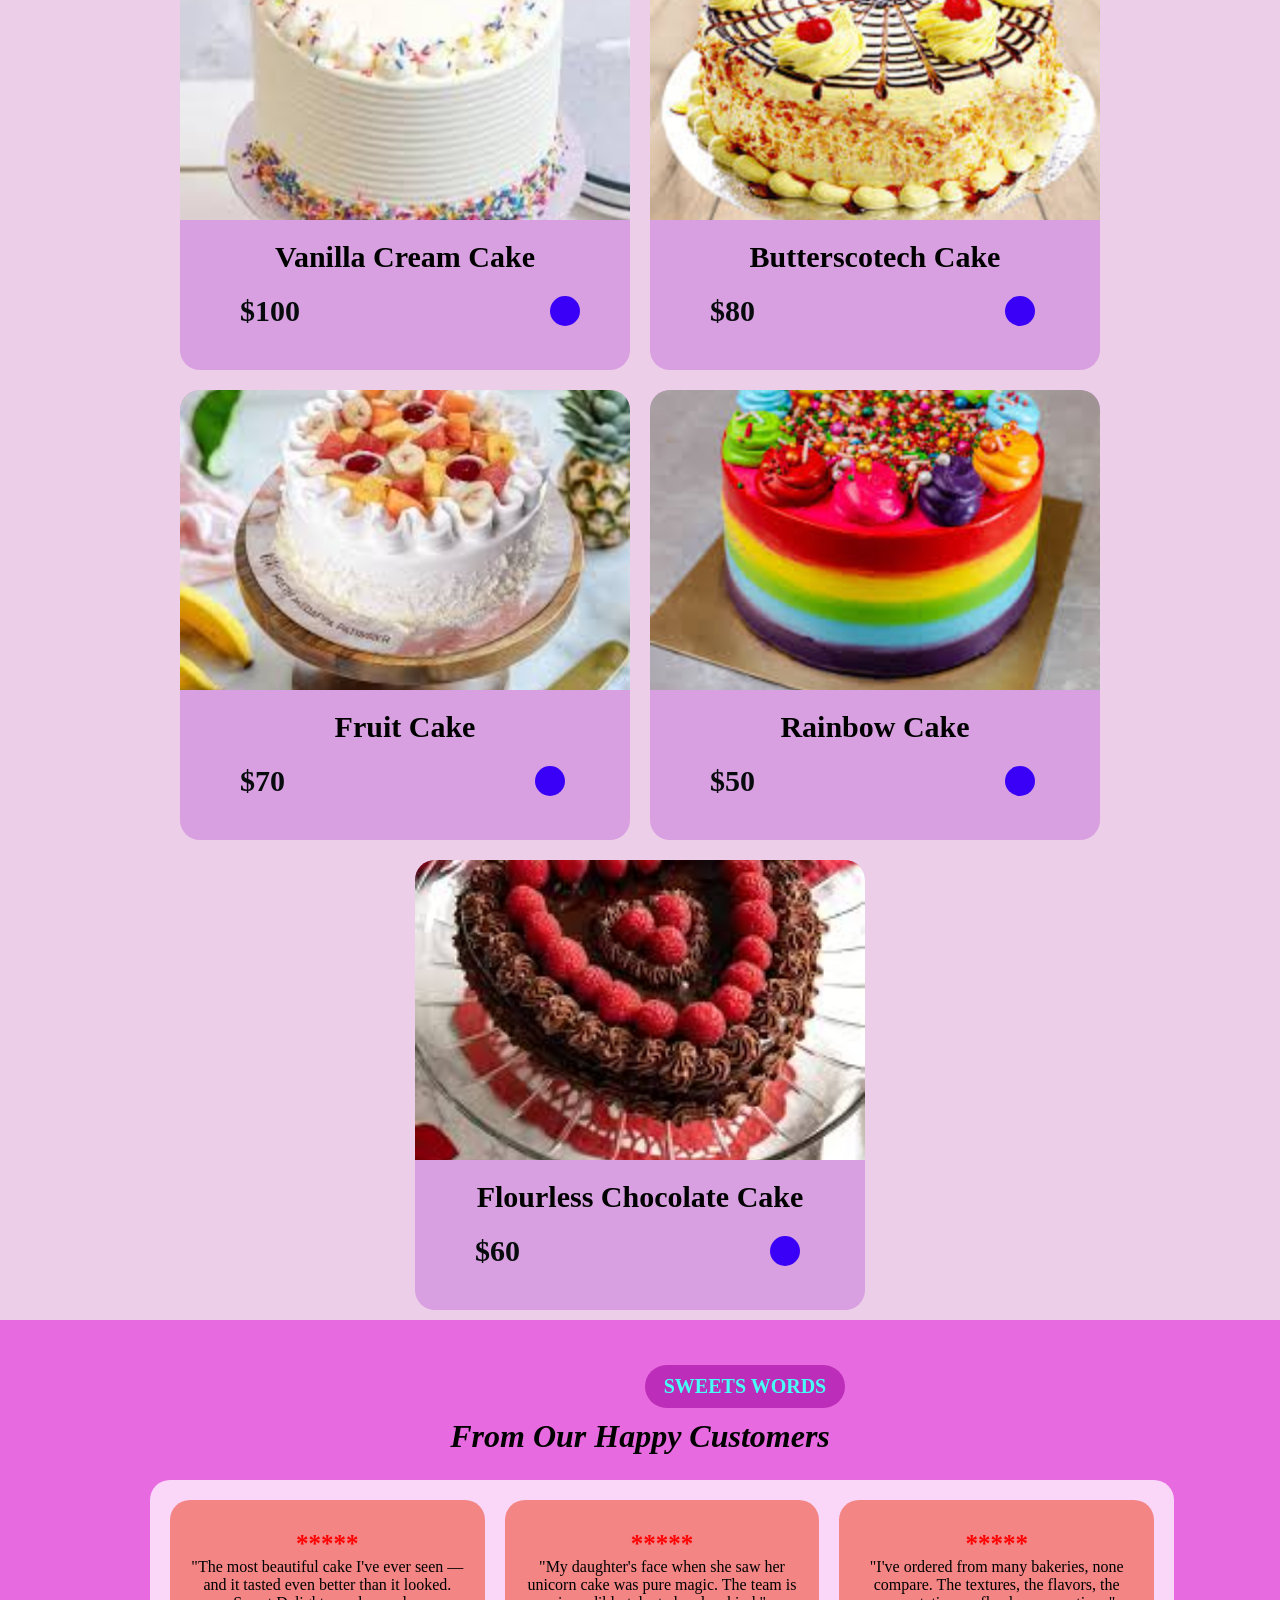
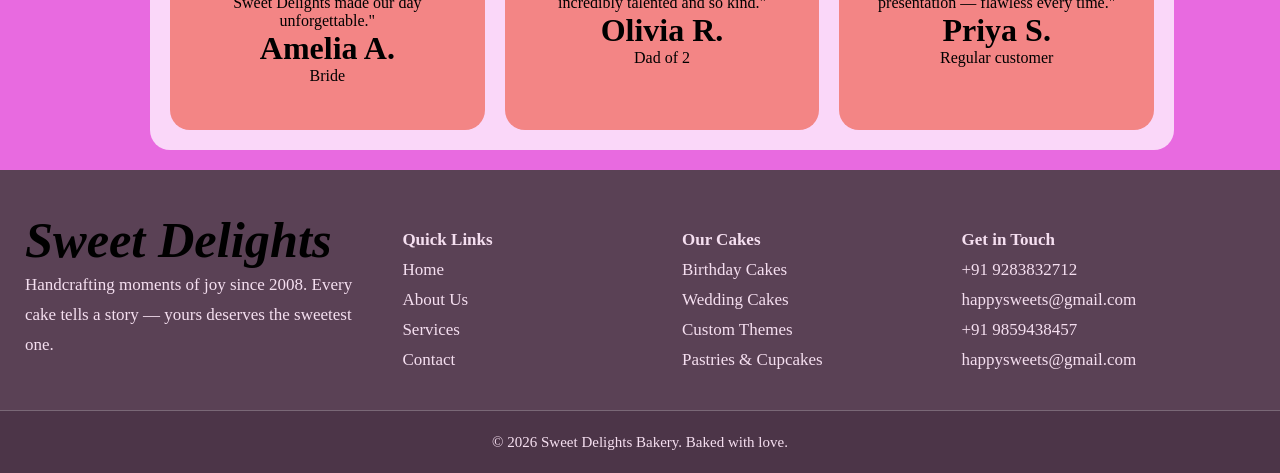
==== commit c725cd2f: "anil commit" ====
--- a/index.html
+++ b/index.html
@@ -62,7 +62,7 @@
                 <div class="box_image" style="background-image: url(images/cake2.jfif);"></div>
                 <h3 class="box_text">Red Velvet Cake</h3>
                 <div class="box_price">
-                    <p>$48</p>
+                    <p>$55</p>
                     <div class="box_icon">
                     </div>
                 </div>
@@ -75,7 +75,7 @@
                 <div class="box_image" style="background-image: url(images/cake3.jfif);"></div>
                 <h3 class="box_text">Black forest Cake</h3>
                 <div class="box_price">
-                    <p>$48</p>
+                    <p>$65</p>
                     <div class="box_icon">
                     </div>
                 </div>
@@ -88,7 +88,7 @@
                 <div class="box_image" style="background-image: url(images/cake4.jfif);"></div>
                 <h3 class="box_text">Pineapple Cake</h3>
                 <div class="box_price">
-                    <p>$48</p>
+                    <p>$50</p>
                     <div class="box_icon">
                     </div>
                 </div>
@@ -101,7 +101,7 @@
                 <div class="box_image" style="background-image: url(images/cake5.jfif);"></div>
                 <h3 class="box_text">Vanilla Cream Cake</h3>
                 <div class="box_price">
-                    <p>$48</p>
+                    <p>$100</p>
                     <div class="box_icon">
                     </div>
                 </div>
@@ -114,7 +114,7 @@
                 <div class="box_image" style="background-image: url(images/cake6.jfif);"></div>
                 <h3 class="box_text">Butterscotech Cake</h3>
                 <div class="box_price">
-                    <p>$48</p>
+                    <p>$80</p>
                     <div class="box_icon">
                     </div>
                 </div>
@@ -127,7 +127,7 @@
                 <div class="box_image" style="background-image: url(images/cake7.jfif);"></div>
                 <h3 class="box_text">Fruit Cake</h3>
                 <div class="box_price">
-                    <p>$48</p>
+                    <p>$70</p>
                     <div class="box_icon">
                     </div>
                 </div>
@@ -140,7 +140,7 @@
                 <div class="box_image" style="background-image: url(images/cake8.jfif);"></div>
                 <h3 class="box_text">Rainbow Cake</h3>
                 <div class="box_price">
-                    <p>$48</p>
+                    <p>$50</p>
                     <div class="box_icon">
                     </div>
                 </div>
@@ -153,7 +153,7 @@
                 <div class="box_image" style="background-image: url(images/cake9.jfif);"></div>
                 <h3 class="box_text">Flourless Chocolate Cake</h3>
                 <div class="box_price">
-                    <p>$48</p>
+                    <p>$60</p>
                     <div class="box_icon">
                     </div>
                 </div>
@@ -201,32 +201,32 @@
 <footer>
         <div class="footer">
         <div class="footer_box">
-            <h2>Sweet Delights</h2>
+            <h1><a href="index.html">Sweet Delights</a></h1>
             <p>Handcrafting moments of joy since 2008. Every cake tells a story — yours deserves the sweetest one.</p>
         </div>
         <div class="footer_box">
-            <h3>Quick Links</h3>
+            <h3><a href="quick-links.html">Quick Links</a></h3>
             <ul>
-                <li>Home</li>
-                <li>About Us</li>
-                <li>Services</li>
-                <li>Contact</li>
+                <li><a href="index.html">Home</a></li>
+                <li><a href="about.html">About Us</a></li>
+                <li><a href="services.html">Services</a></li>
+                <li><a href="contact.html">Contact</a></li>
             </ul>
         </div>
         <div class="footer_box">
-            <h3>Our Cakes</h3>
+            <h3><a href="our-cakes.html">Our Cakes</a></h3>
             <ul>
-                <li>Birthday Cakes</li>
-                <li>Wedding Cakes</li>
-                <li>Custom Themes</li>
-                <li>Pastries & Cupcakes</li>
+                <li><a href="birthday-cakes.html">Birthday Cakes</a></li>
+                <li><a href="wedding-cakes.html">Wedding Cakes</a></li>
+                <li><a href="custom-themes.html">Custom Themes</a></li>
+                <li><a href="pastries-cupcakes.html">Pastries & Cupcakes</a></li>
             </ul>
         </div>
         <div class="footer_box">
-            <h3>Get in Touch </h3>
-
-            <a href="tel:+6350667022"> +91 6350667022</a>
-            <a href="mailto:prachiparihar2107@gmail.com">prachiparihar2107@gmail.com</a>
+            <h3><a href="contact.html">Get in Touch</a></h3>
+
+          <a href="tel:+6350667022">+91 9283832712</a>
+             <a href="mailto:happysweets@gmail.com">happysweets@gmail.com</a>
 
             <a href="tel:+6350667022"> +91 9859438457</a>
             <a href="mailto:happysweets@gmail.com">happysweets@gmail.com</a>
--- a/index.css
+++ b/index.css
@@ -57,17 +57,21 @@
      
 }
 .orderBtn{
-   background-color: rgb(242, 206, 238);
+   background-color: rgb(0, 0, 0);
    display: flex;
    justify-content: center;
    align-items: center;
    height: 35px;
-   width: 80px;
+   width: 100px;
+   color: rgb(255, 255, 255);
+   padding-left: 10px;
+   padding-right: 10px;
    font-variant: inherit;
    border-radius: 14px;
 }
 .orderBtn:hover{
-    background-color: rgb(184, 79, 184);
+    background-color: rgb(184, 171, 186);
+    color: rgb(98, 92, 63);
     
 }
 
@@ -154,15 +158,27 @@
     background: #d8a0e0;
     width: 450px;
     height: 450px;
-
+    border-radius: 20px;
+
+}
+.box:hover{
+    transform: scale(1.05);
+    transition-duration: 0.3s;
 }
 .box_image{
     /* background-image: url(images/cake1.jfif); */
     background-size: cover;
     background-position: center;
     background-repeat: no-repeat;
+    border-radius: 20px 20px 0 0;
     height: 300px;
 }
+/* .box_image:hover{
+    transform: scale(1.05);
+    transition-duration: 0.3s;
+    background-size: cover;
+    background-position: center;
+} */
 .box_content h3{
     padding-top: 20px;
     display: flex;
@@ -194,7 +210,7 @@
     width: 30px;
     height: 30px;
     border-radius: 100%;
-    background-color: rgb(209, 234, 110);
+    background-color: rgb(58, 0, 247);
     
 }
 
@@ -489,6 +505,7 @@
     background-color: #5a4155;
     color: rgb(233, 220, 220);
     /* margin-top: 40px; */
+    margin:0;
 }
 
 .footer{
@@ -504,14 +521,22 @@
     text-align: left;
     padding: 0;
 }
-
+.footer_box h1 a{
+    font-size: larger;
+     color: rgb(0, 0, 0);
+     font-style: oblique;
+     /* margin-bottom: 15px; */
+    /* margin-bottom: 15px; */
+    font-style: italic;
+    padding-bottom: 15px;
+}
 footer li{
     list-style: none;
     font-size: 18px;
     line-height: 30px;
     color: #f5dff0;
 }
-footer h2{
+footer h1{
     font-size: 42px;
     /* margin-bottom: 15px; */
     font-style: italic;
@@ -531,6 +556,9 @@
     text-decoration: none;
     font-size: 17px;
     line-height: 30px;
+}
+.footer a:hover{
+    color: rgb(255, 64, 226);
 }
 .footer_end{
     border-top: 1px solid rgba(255, 255, 255, 0.25);
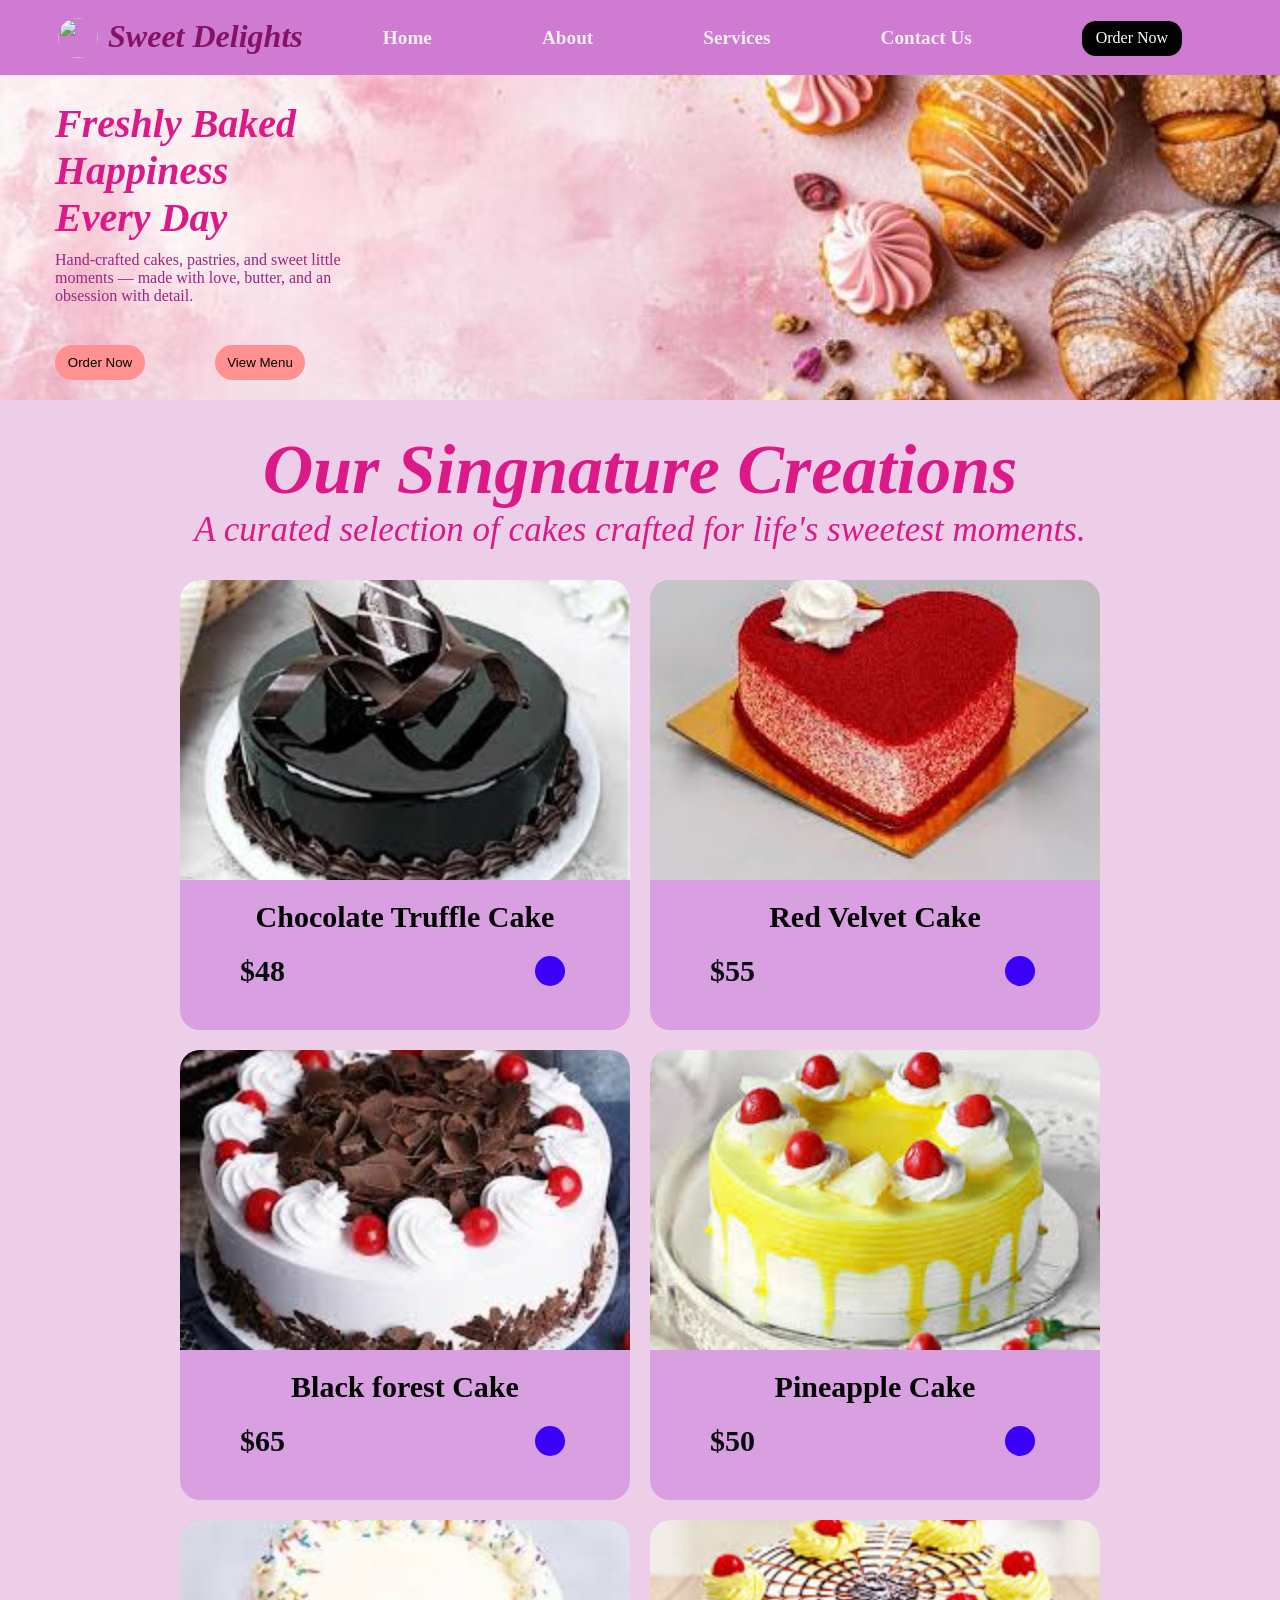
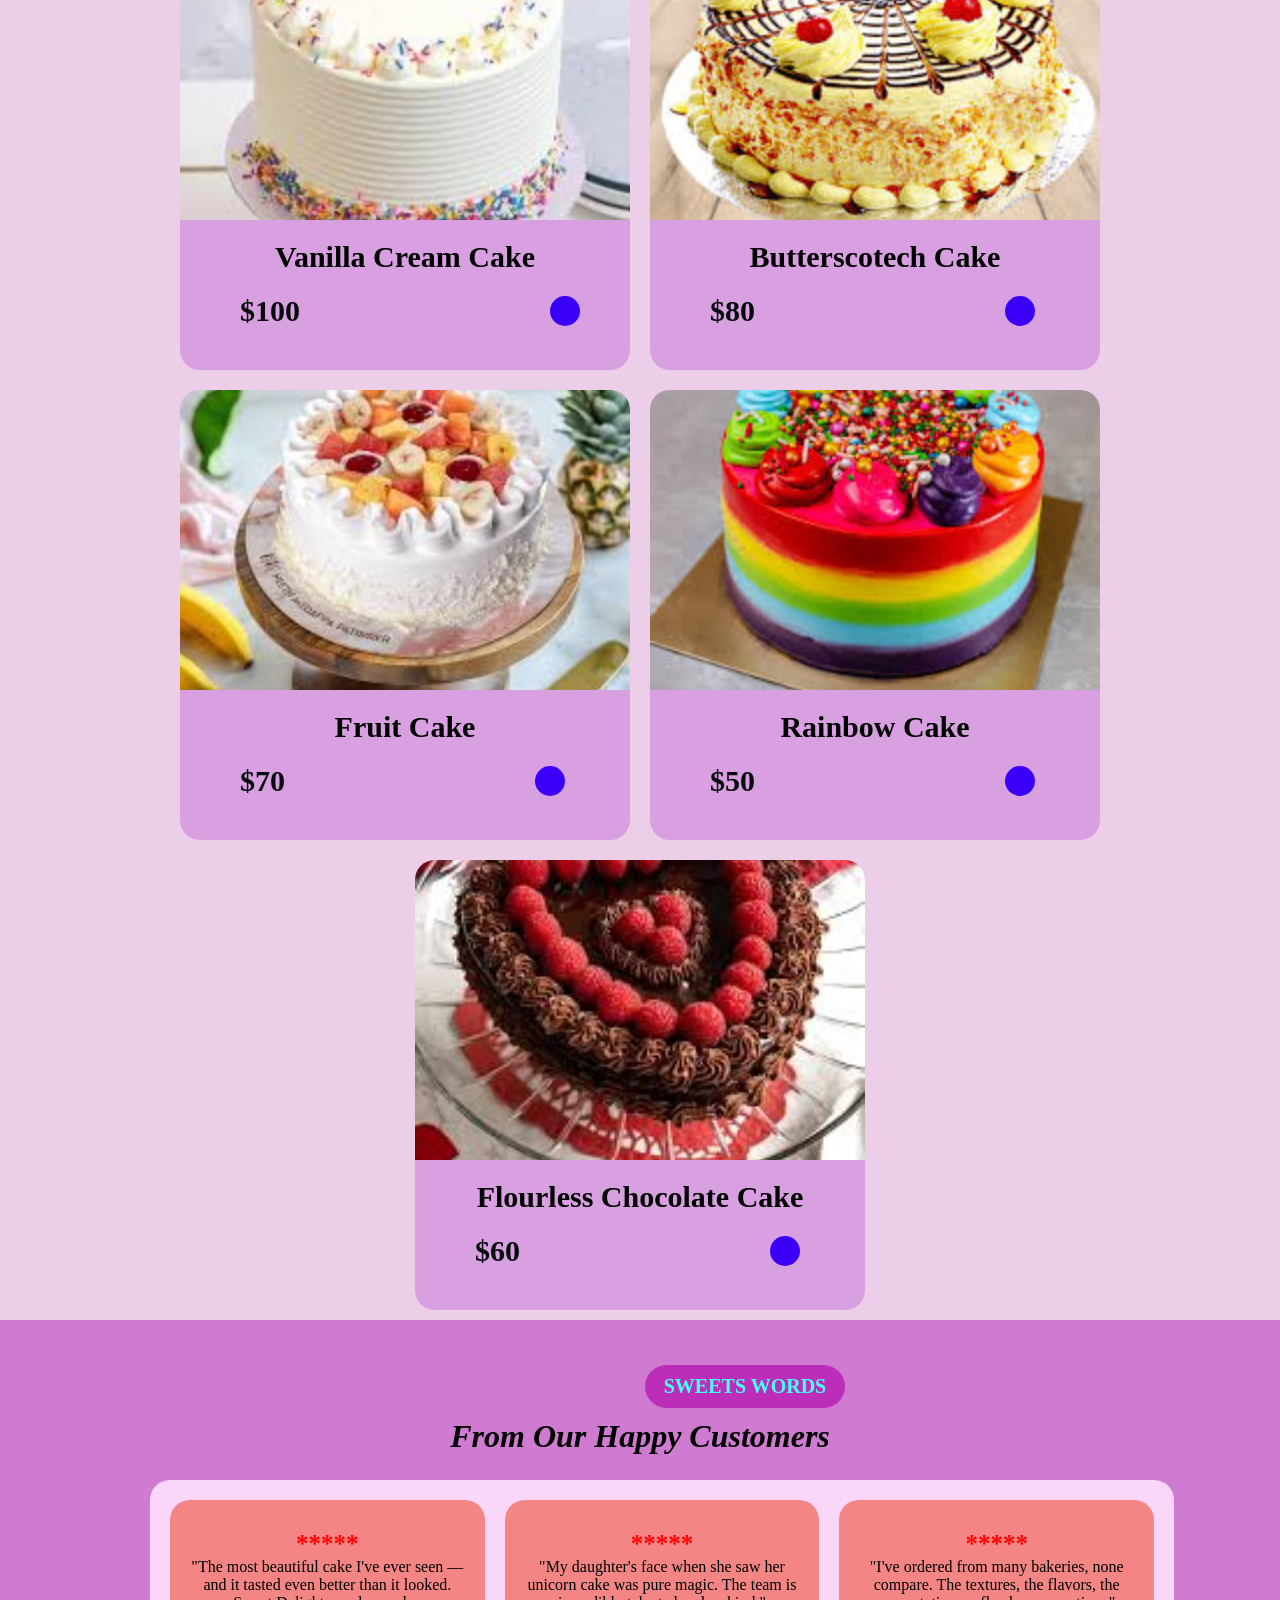
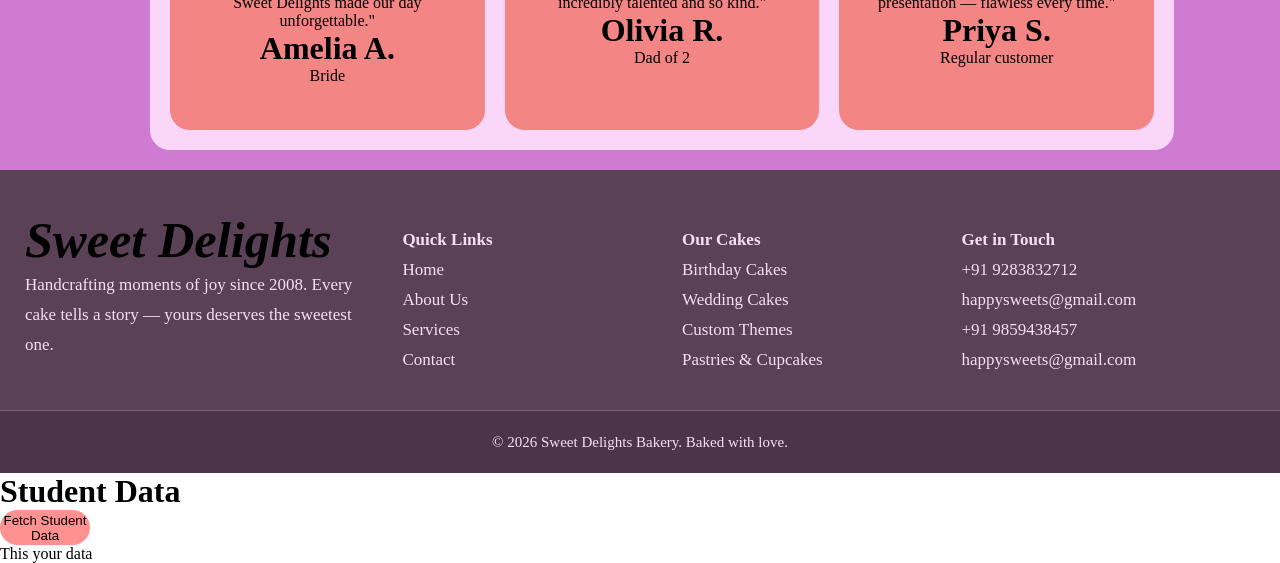
==== commit a7dcf43d: "Saini" ====
--- a/index.html
+++ b/index.html
@@ -237,5 +237,26 @@
            <p>© 2026 Sweet Delights Bakery. Baked with love.</p>
         </div>
     </footer>
+    <div>
+        <h1>Student Data</h1>
+        <button onclick="fetchStudentData()">Fetch Student Data</button>
+        <div id="studentDataContainer">
+            This your data
+        </div>
+        <script>
+            function featchStudentData(){
+                fetch(("https://api.pexels.com/v1/search?query=bakery"))
+                .then(response => response.json())
+                .then(data => {
+                    document.getElementById("studentDataContainer").innerHTML = `
+                        <h2>Student Data:${}</h2>
+
+                    `;
+                })
+              
+            }
+        </script>
+
+    </div>
 </body>
 </html>
--- a/index.css
+++ b/index.css
@@ -6,7 +6,7 @@
 .Header{
   
     background-color: rgb(207, 123, 209);
-   height: 60px;
+   height: 75px;
    /* text-decoration: none; */
    /* justify-content: space-around; */
    position: fixed;
@@ -24,6 +24,13 @@
 a{
     text-decoration: none;
     color: #f2eef1;
+}
+a:hover{
+    color: rgb(0, 0, 0);
+    /* background-color: rgb(255, 255, 255); */
+    /* padding: 5px 10px; */
+    border-radius: 14px;
+    /* box-shadow: 0 0 10px #0008ff; */
 }
 .Header ul li{
     /* position:fixed; */
@@ -35,6 +42,10 @@
       
     padding-right:30px
 }
+/* .header a:hover{
+    color: rgb(0, 0, 0);
+    background-color: rgb(255, 64, 226);
+} */
 
 
 .hed1{
@@ -72,7 +83,7 @@
 .orderBtn:hover{
     background-color: rgb(184, 171, 186);
     color: rgb(98, 92, 63);
-    
+    box-shadow: 0 0 10px #b8abba;
 }
 
 .body{
@@ -88,7 +99,8 @@
 
 }
 button{
-    background-color: rgb(249, 242, 242);
+    background-color: rgb(255, 145, 145);
+    color: rgb(0, 0, 0);
    display: flex;
    justify-content: center;
    align-items: center;
@@ -129,8 +141,10 @@
     padding-top: 10px;
 }
 button:hover{
-    background-color: rgb(255, 64, 226);
-    animation-duration:0.3s ;
+    background-color: rgb(255, 75, 228);
+    animation: duration 1ms ;
+    box-shadow: 0 0 10px #e72ee7;
+
 }
 .cake{
     display: flex;
@@ -225,7 +239,8 @@
     justify-content: center;
     align-items: center;
     /* padding: 40px 20px; */
-    padding-top: 40px;
+    padding-top: 90px;
+    font-style: italic;
 }
 .about_s1 div{
     max-width: 1200px;
@@ -233,7 +248,7 @@
 .about_s1 h1{
    padding-bottom: 15px;
    font-size: 70px;
-   font-style: italic;
+   font-style: oblique;
 }
 .about_s1 p{
     font-size: 20px;
@@ -369,12 +384,18 @@
     padding-top: 20px;
     font-size: 40px;
 }
+
 .chef_cards{
     display: flex;
     justify-content: center;
     gap: 30px;
     flex-wrap: wrap;
     margin-top: 50px;
+}
+.chef_cards :hover{
+    transform: scale(1.05);
+    transition-duration: 0.3s;
+    background-color: rgb(255, 255, 255);
 }
 .chef_box{
     width: 360px;
@@ -405,6 +426,7 @@
     background-size: cover;
     background-position: center;
 }
+
 .about_s6 h1{
   justify-content: center;
   text-align: center;
@@ -425,7 +447,8 @@
     min-height: 800px;
 }
 .views{
-    background-color: #e86ae0;
+    background-color: rgb(207, 123, 209);
+    
     /* display: flex; */
     height: 450px;
      padding-top: 30px;
@@ -582,7 +605,7 @@
     background: #b36fa7;
      background-color: rgb(239, 171, 240);
     padding: 50px 20px 25px;
-    padding-top: 30px;
+    padding-top: 90px;
     text-align: center;
     height: 250px;
 }
@@ -603,8 +626,13 @@
 .services{
     background: #edcee8;
     padding: 30px 80px;
-}
-
+    display: flex;
+}
+.service_box:hover{
+    /* transform: scale(1.05); */
+    transition-duration: 0.3s;
+     background-color: rgb(255, 255, 255);
+}
 .service_boxes{
     display: flex;
     flex-wrap: wrap;
@@ -614,7 +642,7 @@
 
 .service_box{
     background: #f6b8fe;
-    width: 450px;
+    width: 350px;
     min-height: 450px;
     text-align: center;
     border-radius: 20px;
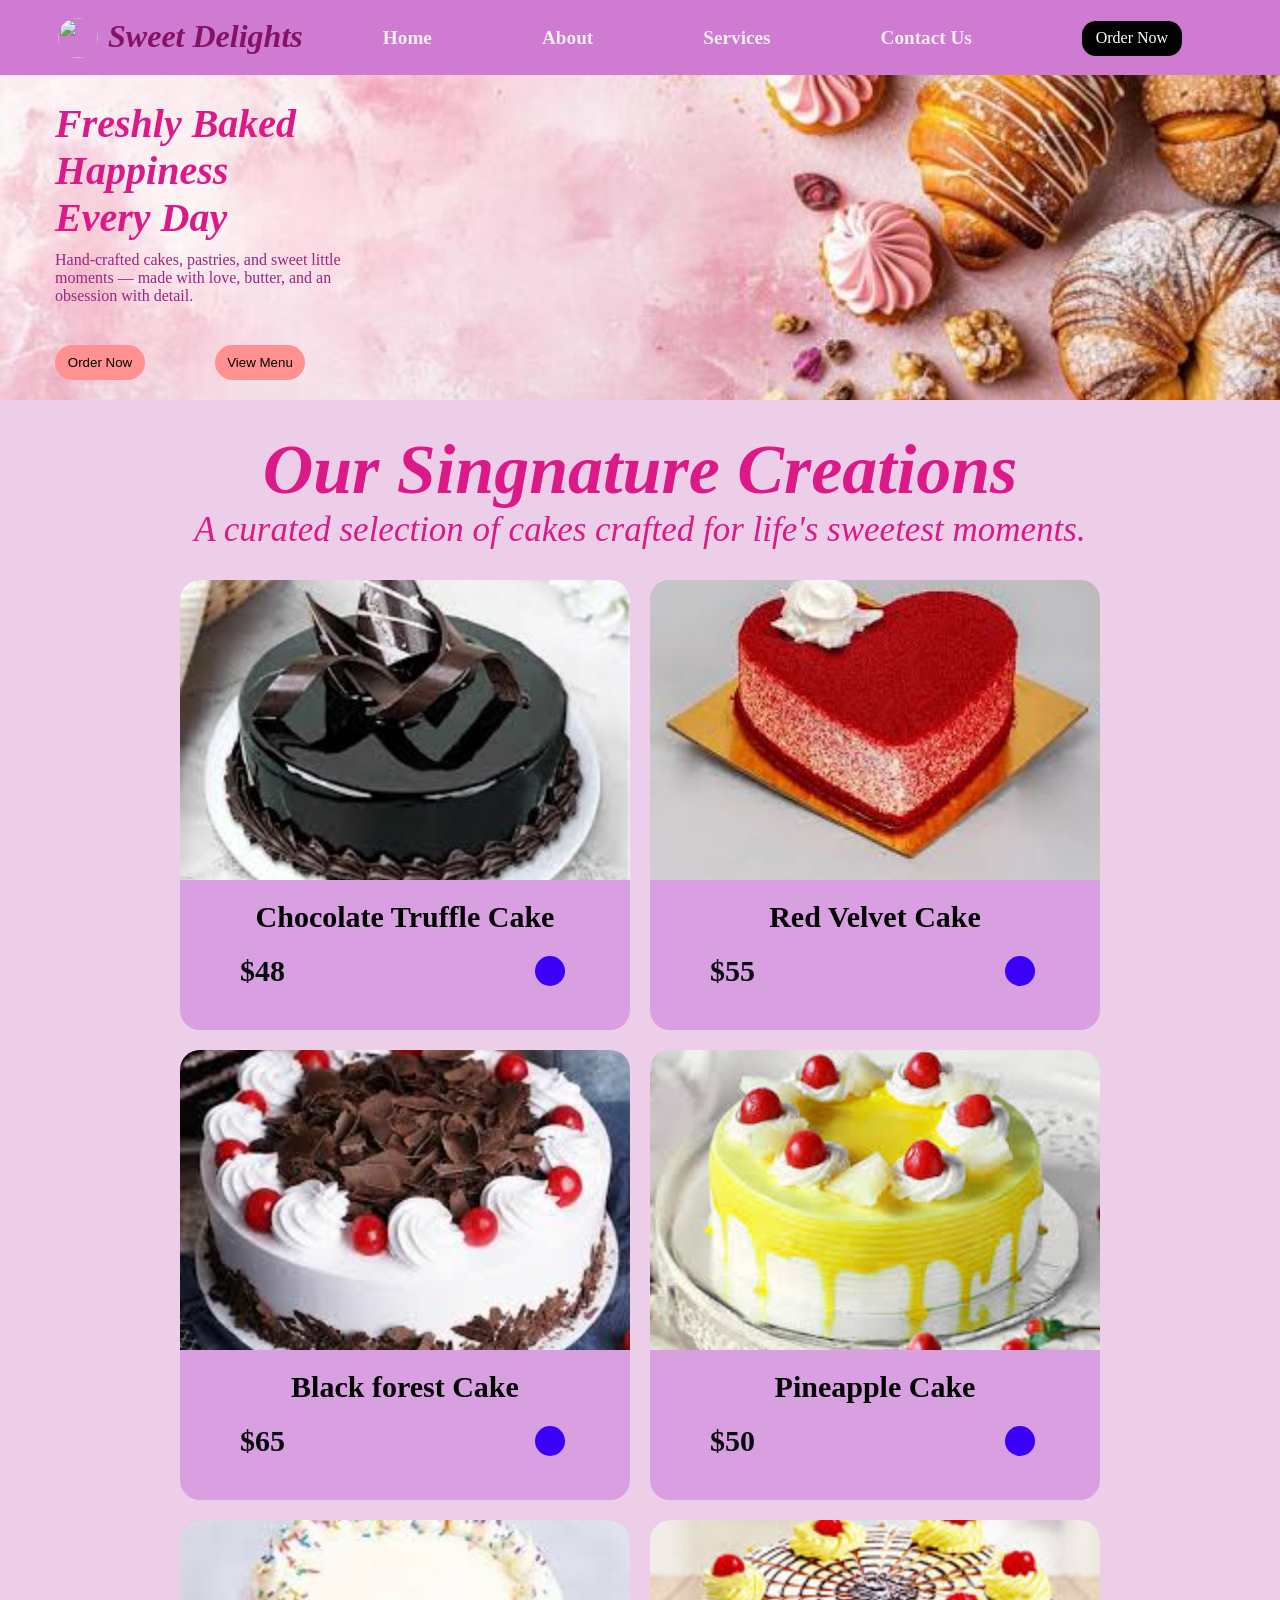
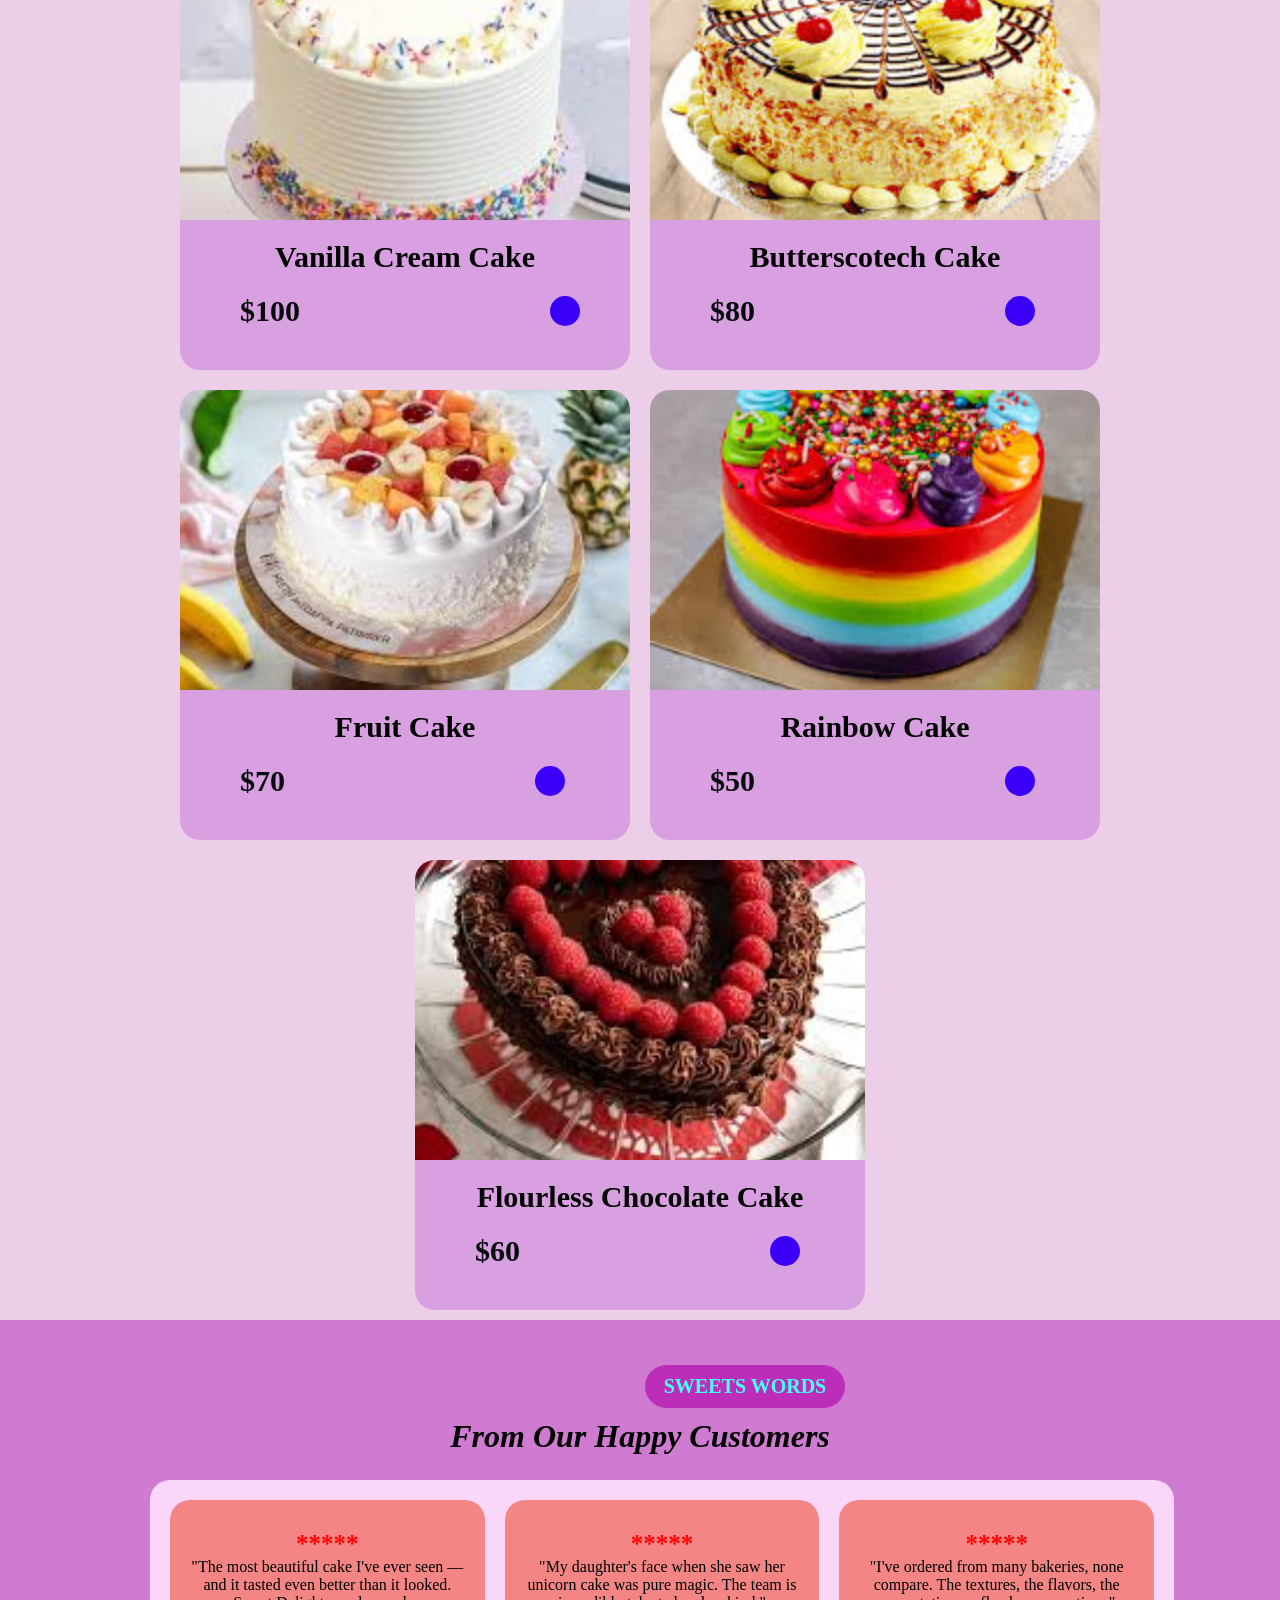
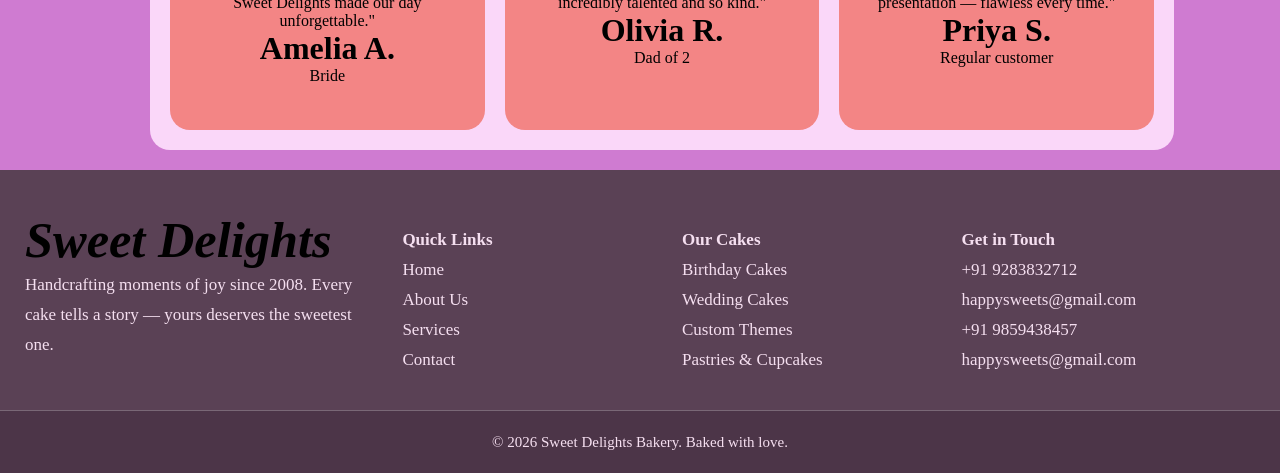
==== commit 825794f5: "Saini" ====
--- a/index.html
+++ b/index.html
@@ -237,26 +237,6 @@
            <p>© 2026 Sweet Delights Bakery. Baked with love.</p>
         </div>
     </footer>
-    <div>
-        <h1>Student Data</h1>
-        <button onclick="fetchStudentData()">Fetch Student Data</button>
-        <div id="studentDataContainer">
-            This your data
-        </div>
-        <script>
-            function featchStudentData(){
-                fetch(("https://api.pexels.com/v1/search?query=bakery"))
-                .then(response => response.json())
-                .then(data => {
-                    document.getElementById("studentDataContainer").innerHTML = `
-                        <h2>Student Data:${}</h2>
-
-                    `;
-                })
-              
-            }
-        </script>
-
-    </div>
+   
 </body>
 </html>
